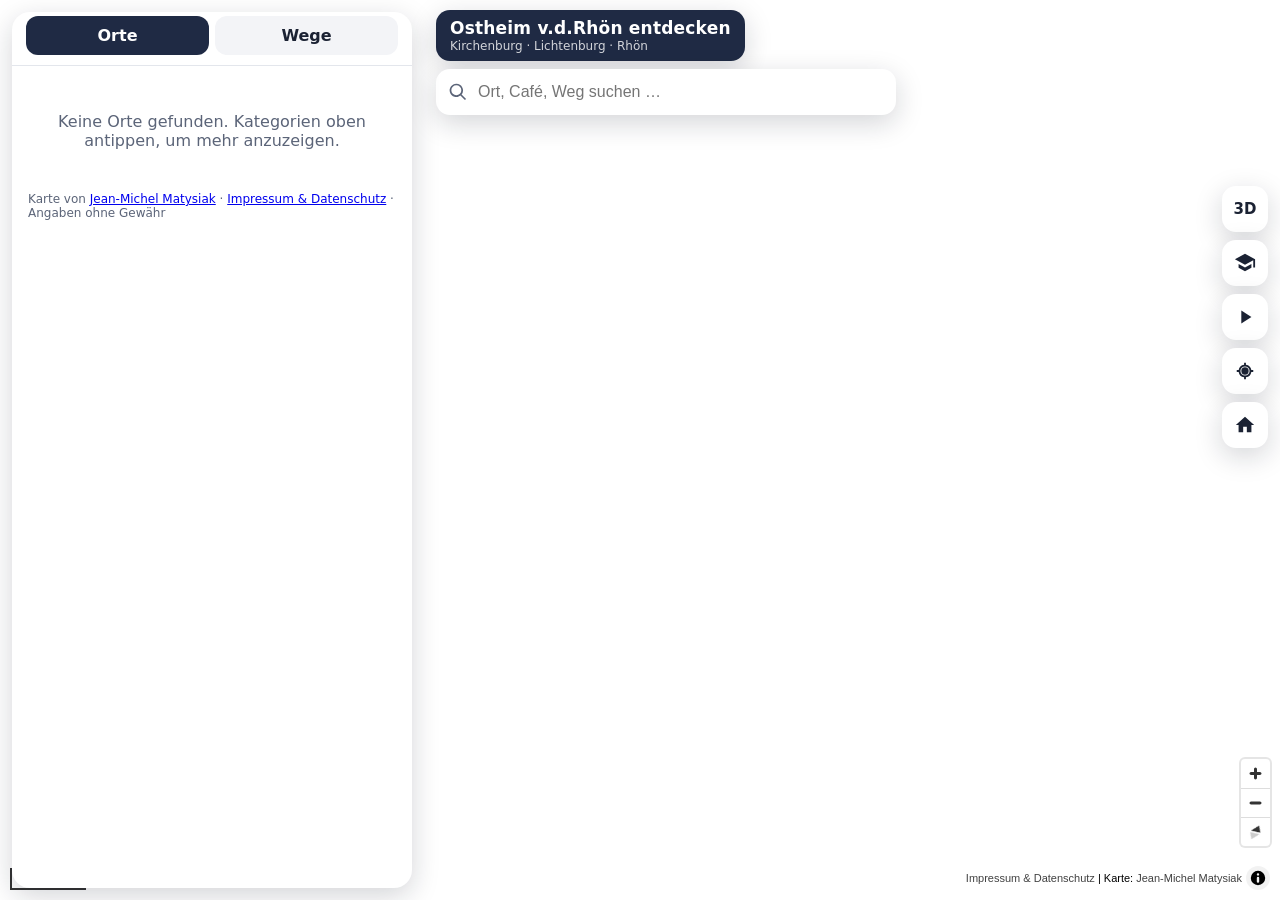
==== index.html @ 5a777329 "Interaktive Karte Ostheim v.d.Rhön Statische Web-Karte mit MapLibre GL JS: Sehenswürdigkeiten, Gastr" ====
<!doctype html>
<html lang="de">
<head>
  <meta charset="utf-8">
  <meta name="viewport" content="width=device-width, initial-scale=1, viewport-fit=cover">
  <meta name="theme-color" content="#1f2a44">
  <meta name="robots" content="noindex, nofollow"> <!-- Demo: nicht in Suchmaschinen. Für den offiziellen Betrieb entfernen. -->
  <title>Ostheim v.d.Rhön – Interaktive Karte</title>
  <meta name="description" content="Interaktive Karte von Ostheim vor der Rhön: Sehenswürdigkeiten, Gastronomie, Wanderwege, Freizeit und Übernachten.">
  <meta name="author" content="Jean-Michel Matysiak">
  <link rel="icon" href="favicon.svg" type="image/svg+xml">
  <link rel="stylesheet" href="vendor/maplibre/maplibre-gl.css">
  <link rel="stylesheet" href="style.css">
</head>
<body>
  <div id="map" role="application" aria-label="Karte von Ostheim"></div>

  <header class="topbar">
    <div class="brand">
      <h1 id="titel">Ostheim entdecken</h1>
      <p id="untertitel"></p>
    </div>
    <label class="search">
      <span class="visually-hidden">Suche</span>
      <svg viewBox="0 0 24 24" aria-hidden="true"><path d="M10 2a8 8 0 0 1 6.3 12.9l5.4 5.4-1.4 1.4-5.4-5.4A8 8 0 1 1 10 2zm0 2a6 6 0 1 0 0 12 6 6 0 0 0 0-12z"/></svg>
      <input id="suche" type="search" placeholder="Ort, Café, Weg suchen …" autocomplete="off">
    </label>
    <nav class="chips" id="chips" aria-label="Kategorien"></nav>
  </header>

  <div class="tools" role="toolbar" aria-label="Kartenwerkzeuge">
    <button id="btn-3d" class="tool" aria-pressed="false" title="3D-Ansicht">3D</button>
    <button id="btn-luftbild" class="tool" aria-pressed="false" title="Luftbild">
      <svg viewBox="0 0 24 24" aria-hidden="true"><path d="M12 2 1 8l11 6 9-4.9V17h2V8L12 2zm-7 11.2v4L12 21l7-3.8v-4L12 17l-7-3.8z"/></svg>
    </button>
    <button id="btn-tour" class="tool" title="Rundflug über die Highlights">
      <svg viewBox="0 0 24 24" aria-hidden="true"><path d="M8 5v14l11-7z"/></svg>
    </button>
    <button id="btn-ort" class="tool" title="Mein Standort">
      <svg viewBox="0 0 24 24" aria-hidden="true"><path d="M12 8a4 4 0 1 0 0 8 4 4 0 0 0 0-8zm9 3h-2.1A7 7 0 0 0 13 5.1V3h-2v2.1A7 7 0 0 0 5.1 11H3v2h2.1a7 7 0 0 0 5.9 5.9V21h2v-2.1a7 7 0 0 0 5.9-5.9H21v-2zm-9 6a5 5 0 1 1 0-10 5 5 0 0 1 0 10z"/></svg>
    </button>
    <button id="btn-home" class="tool" title="Zurück zur Altstadt">
      <svg viewBox="0 0 24 24" aria-hidden="true"><path d="M12 3 2 12h3v8h5v-6h4v6h5v-8h3z"/></svg>
    </button>
  </div>

  <aside class="sheet" id="sheet" aria-label="Orte und Wege">
    <div class="sheet-handle" id="sheet-handle" aria-hidden="true"><span></span></div>
    <div class="sheet-tabs" role="tablist">
      <button role="tab" id="tab-orte" aria-selected="true">Orte <small id="anz-orte"></small></button>
      <button role="tab" id="tab-wege" aria-selected="false">Wege <small id="anz-wege"></small></button>
    </div>
    <div class="sheet-body" id="sheet-body"></div>
  </aside>

  <div class="tour-banner" id="tour-banner" hidden>
    <span id="tour-text">Rundflug</span>
    <button id="tour-stop">Beenden</button>
  </div>

  <div class="pano" id="pano" hidden>
    <div id="pano-viewer"></div>
    <button class="pano-close" id="pano-close" aria-label="Panorama schließen">✕</button>
  </div>

  <div class="lightbox" id="lightbox" hidden>
    <img id="lightbox-img" alt="">
    <p id="lightbox-cap"></p>
    <button class="pano-close" id="lightbox-close" aria-label="Bild schließen">✕</button>
  </div>

  <script src="vendor/maplibre/maplibre-gl.js"></script>
  <script src="config.js"></script>
  <script src="app.js"></script>
</body>
</html>
---- vendor/maplibre/maplibre-gl.css ----
.maplibregl-map{font:12px/20px Helvetica Neue,Arial,Helvetica,sans-serif;overflow:hidden;position:relative;-webkit-tap-highlight-color:rgb(0 0 0/0)}.maplibregl-canvas{left:0;position:absolute;top:0}.maplibregl-map:fullscreen{height:100%;width:100%}.maplibregl-ctrl-group button.maplibregl-ctrl-compass{touch-action:none}.maplibregl-canvas-container.maplibregl-interactive,.maplibregl-ctrl-group button.maplibregl-ctrl-compass{cursor:grab;-webkit-user-select:none;-moz-user-select:none;user-select:none}.maplibregl-canvas-container.maplibregl-interactive.maplibregl-track-pointer{cursor:pointer}.maplibregl-canvas-container.maplibregl-interactive:active,.maplibregl-ctrl-group button.maplibregl-ctrl-compass:active{cursor:grabbing}.maplibregl-canvas-container.maplibregl-touch-zoom-rotate,.maplibregl-canvas-container.maplibregl-touch-zoom-rotate .maplibregl-canvas{touch-action:pan-x pan-y}.maplibregl-canvas-container.maplibregl-touch-drag-pan,.maplibregl-canvas-container.maplibregl-touch-drag-pan .maplibregl-canvas{touch-action:pinch-zoom}.maplibregl-canvas-container.maplibregl-touch-zoom-rotate.maplibregl-touch-drag-pan,.maplibregl-canvas-container.maplibregl-touch-zoom-rotate.maplibregl-touch-drag-pan .maplibregl-canvas{touch-action:none}.maplibregl-canvas-container.maplibregl-touch-drag-pan.maplibregl-cooperative-gestures,.maplibregl-canvas-container.maplibregl-touch-drag-pan.maplibregl-cooperative-gestures .maplibregl-canvas{touch-action:pan-x pan-y}.maplibregl-ctrl-bottom-left,.maplibregl-ctrl-bottom-right,.maplibregl-ctrl-top-left,.maplibregl-ctrl-top-right{pointer-events:none;position:absolute;z-index:2}.maplibregl-ctrl-top-left{left:0;top:0}.maplibregl-ctrl-top-right{right:0;top:0}.maplibregl-ctrl-bottom-left{bottom:0;left:0}.maplibregl-ctrl-bottom-right{bottom:0;right:0}.maplibregl-ctrl{clear:both;pointer-events:auto;transform:translate(0)}.maplibregl-ctrl-top-left .maplibregl-ctrl{float:left;margin:10px 0 0 10px}.maplibregl-ctrl-top-right .maplibregl-ctrl{float:right;margin:10px 10px 0 0}.maplibregl-ctrl-bottom-left .maplibregl-ctrl{float:left;margin:0 0 10px 10px}.maplibregl-ctrl-bottom-right .maplibregl-ctrl{float:right;margin:0 10px 10px 0}.maplibregl-ctrl-group{background:#fff;border-radius:4px}.maplibregl-ctrl-group:not(:empty){box-shadow:0 0 0 2px rgba(0,0,0,.1)}@media (forced-colors:active){.maplibregl-ctrl-group:not(:empty){box-shadow:0 0 0 2px ButtonText}}.maplibregl-ctrl-group button{background-color:transparent;border:0;box-sizing:border-box;cursor:pointer;display:block;height:29px;outline:none;padding:0;width:29px}.maplibregl-ctrl-group button+button{border-top:1px solid #ddd}.maplibregl-ctrl button .maplibregl-ctrl-icon{background-position:50%;background-repeat:no-repeat;display:block;height:100%;width:100%}@media (forced-colors:active){.maplibregl-ctrl-icon{background-color:transparent}.maplibregl-ctrl-group button+button{border-top:1px solid ButtonText}}.maplibregl-ctrl button::-moz-focus-inner{border:0;padding:0}.maplibregl-ctrl-attrib-button:focus,.maplibregl-ctrl-group button:focus{box-shadow:0 0 2px 2px #0096ff}.maplibregl-ctrl button:disabled{cursor:not-allowed}.maplibregl-ctrl button:disabled .maplibregl-ctrl-icon{opacity:.25}@media (hover:hover){.maplibregl-ctrl button:not(:disabled):hover{background-color:rgb(0 0 0/5%)}}.maplibregl-ctrl button:not(:disabled):active{background-color:rgb(0 0 0/5%)}.maplibregl-ctrl-group button:focus:focus-visible{box-shadow:0 0 2px 2px #0096ff}.maplibregl-ctrl-group button:focus:not(:focus-visible){box-shadow:none}.maplibregl-ctrl-group button:focus:first-child{border-radius:4px 4px 0 0}.maplibregl-ctrl-group button:focus:last-child{border-radius:0 0 4px 4px}.maplibregl-ctrl-group button:focus:only-child{border-radius:inherit}.maplibregl-ctrl button.maplibregl-ctrl-zoom-out .maplibregl-ctrl-icon{background-image:url("data:image/svg+xml;charset=utf-8,%3Csvg xmlns='http://www.w3.org/2000/svg' width='29' height='29' fill='%23333' viewBox='0 0 29 29'%3E%3Cpath d='M10 13c-.75 0-1.5.75-1.5 1.5S9.25 16 10 16h9c.75 0 1.5-.75 1.5-1.5S19.75 13 19 13z'/%3E%3C/svg%3E")}.maplibregl-ctrl button.maplibregl-ctrl-zoom-in .maplibregl-ctrl-icon{background-image:url("data:image/svg+xml;charset=utf-8,%3Csvg xmlns='http://www.w3.org/2000/svg' width='29' height='29' fill='%23333' viewBox='0 0 29 29'%3E%3Cpath d='M14.5 8.5c-.75 0-1.5.75-1.5 1.5v3h-3c-.75 0-1.5.75-1.5 1.5S9.25 16 10 16h3v3c0 .75.75 1.5 1.5 1.5S16 19.75 16 19v-3h3c.75 0 1.5-.75 1.5-1.5S19.75 13 19 13h-3v-3c0-.75-.75-1.5-1.5-1.5'/%3E%3C/svg%3E")}@media (forced-colors:active){.maplibregl-ctrl button.maplibregl-ctrl-zoom-out .maplibregl-ctrl-icon{background-image:url("data:image/svg+xml;charset=utf-8,%3Csvg xmlns='http://www.w3.org/2000/svg' width='29' height='29' fill='%23fff' viewBox='0 0 29 29'%3E%3Cpath d='M10 13c-.75 0-1.5.75-1.5 1.5S9.25 16 10 16h9c.75 0 1.5-.75 1.5-1.5S19.75 13 19 13z'/%3E%3C/svg%3E")}.maplibregl-ctrl button.maplibregl-ctrl-zoom-in .maplibregl-ctrl-icon{background-image:url("data:image/svg+xml;charset=utf-8,%3Csvg xmlns='http://www.w3.org/2000/svg' width='29' height='29' fill='%23fff' viewBox='0 0 29 29'%3E%3Cpath d='M14.5 8.5c-.75 0-1.5.75-1.5 1.5v3h-3c-.75 0-1.5.75-1.5 1.5S9.25 16 10 16h3v3c0 .75.75 1.5 1.5 1.5S16 19.75 16 19v-3h3c.75 0 1.5-.75 1.5-1.5S19.75 13 19 13h-3v-3c0-.75-.75-1.5-1.5-1.5'/%3E%3C/svg%3E")}}@media (forced-colors:active) and (prefers-color-scheme:light){.maplibregl-ctrl button.maplibregl-ctrl-zoom-out .maplibregl-ctrl-icon{background-image:url("data:image/svg+xml;charset=utf-8,%3Csvg xmlns='http://www.w3.org/2000/svg' width='29' height='29' viewBox='0 0 29 29'%3E%3Cpath d='M10 13c-.75 0-1.5.75-1.5 1.5S9.25 16 10 16h9c.75 0 1.5-.75 1.5-1.5S19.75 13 19 13z'/%3E%3C/svg%3E")}.maplibregl-ctrl button.maplibregl-ctrl-zoom-in .maplibregl-ctrl-icon{background-image:url("data:image/svg+xml;charset=utf-8,%3Csvg xmlns='http://www.w3.org/2000/svg' width='29' height='29' viewBox='0 0 29 29'%3E%3Cpath d='M14.5 8.5c-.75 0-1.5.75-1.5 1.5v3h-3c-.75 0-1.5.75-1.5 1.5S9.25 16 10 16h3v3c0 .75.75 1.5 1.5 1.5S16 19.75 16 19v-3h3c.75 0 1.5-.75 1.5-1.5S19.75 13 19 13h-3v-3c0-.75-.75-1.5-1.5-1.5'/%3E%3C/svg%3E")}}.maplibregl-ctrl button.maplibregl-ctrl-fullscreen .maplibregl-ctrl-icon{background-image:url("data:image/svg+xml;charset=utf-8,%3Csvg xmlns='http://www.w3.org/2000/svg' width='29' height='29' fill='%23333' viewBox='0 0 29 29'%3E%3Cpath d='M24 16v5.5c0 1.75-.75 2.5-2.5 2.5H16v-1l3-1.5-4-5.5 1-1 5.5 4 1.5-3zM6 16l1.5 3 5.5-4 1 1-4 5.5 3 1.5v1H7.5C5.75 24 5 23.25 5 21.5V16zm7-11v1l-3 1.5 4 5.5-1 1-5.5-4L6 13H5V7.5C5 5.75 5.75 5 7.5 5zm11 2.5c0-1.75-.75-2.5-2.5-2.5H16v1l3 1.5-4 5.5 1 1 5.5-4 1.5 3h1z'/%3E%3C/svg%3E")}.maplibregl-ctrl button.maplibregl-ctrl-shrink .maplibregl-ctrl-icon{background-image:url("data:image/svg+xml;charset=utf-8,%3Csvg xmlns='http://www.w3.org/2000/svg' width='29' height='29' viewBox='0 0 29 29'%3E%3Cpath d='M18.5 16c-1.75 0-2.5.75-2.5 2.5V24h1l1.5-3 5.5 4 1-1-4-5.5 3-1.5v-1zM13 18.5c0-1.75-.75-2.5-2.5-2.5H5v1l3 1.5L4 24l1 1 5.5-4 1.5 3h1zm3-8c0 1.75.75 2.5 2.5 2.5H24v-1l-3-1.5L25 5l-1-1-5.5 4L17 5h-1zM10.5 13c1.75 0 2.5-.75 2.5-2.5V5h-1l-1.5 3L5 4 4 5l4 5.5L5 12v1z'/%3E%3C/svg%3E")}@media (forced-colors:active){.maplibregl-ctrl button.maplibregl-ctrl-fullscreen .maplibregl-ctrl-icon{background-image:url("data:image/svg+xml;charset=utf-8,%3Csvg xmlns='http://www.w3.org/2000/svg' width='29' height='29' fill='%23fff' viewBox='0 0 29 29'%3E%3Cpath d='M24 16v5.5c0 1.75-.75 2.5-2.5 2.5H16v-1l3-1.5-4-5.5 1-1 5.5 4 1.5-3zM6 16l1.5 3 5.5-4 1 1-4 5.5 3 1.5v1H7.5C5.75 24 5 23.25 5 21.5V16zm7-11v1l-3 1.5 4 5.5-1 1-5.5-4L6 13H5V7.5C5 5.75 5.75 5 7.5 5zm11 2.5c0-1.75-.75-2.5-2.5-2.5H16v1l3 1.5-4 5.5 1 1 5.5-4 1.5 3h1z'/%3E%3C/svg%3E")}.maplibregl-ctrl button.maplibregl-ctrl-shrink .maplibregl-ctrl-icon{background-image:url("data:image/svg+xml;charset=utf-8,%3Csvg xmlns='http://www.w3.org/2000/svg' width='29' height='29' fill='%23fff' viewBox='0 0 29 29'%3E%3Cpath d='M18.5 16c-1.75 0-2.5.75-2.5 2.5V24h1l1.5-3 5.5 4 1-1-4-5.5 3-1.5v-1zM13 18.5c0-1.75-.75-2.5-2.5-2.5H5v1l3 1.5L4 24l1 1 5.5-4 1.5 3h1zm3-8c0 1.75.75 2.5 2.5 2.5H24v-1l-3-1.5L25 5l-1-1-5.5 4L17 5h-1zM10.5 13c1.75 0 2.5-.75 2.5-2.5V5h-1l-1.5 3L5 4 4 5l4 5.5L5 12v1z'/%3E%3C/svg%3E")}}@media (forced-colors:active) and (prefers-color-scheme:light){.maplibregl-ctrl button.maplibregl-ctrl-fullscreen .maplibregl-ctrl-icon{background-image:url("data:image/svg+xml;charset=utf-8,%3Csvg xmlns='http://www.w3.org/2000/svg' width='29' height='29' viewBox='0 0 29 29'%3E%3Cpath d='M24 16v5.5c0 1.75-.75 2.5-2.5 2.5H16v-1l3-1.5-4-5.5 1-1 5.5 4 1.5-3zM6 16l1.5 3 5.5-4 1 1-4 5.5 3 1.5v1H7.5C5.75 24 5 23.25 5 21.5V16zm7-11v1l-3 1.5 4 5.5-1 1-5.5-4L6 13H5V7.5C5 5.75 5.75 5 7.5 5zm11 2.5c0-1.75-.75-2.5-2.5-2.5H16v1l3 1.5-4 5.5 1 1 5.5-4 1.5 3h1z'/%3E%3C/svg%3E")}.maplibregl-ctrl button.maplibregl-ctrl-shrink .maplibregl-ctrl-icon{background-image:url("data:image/svg+xml;charset=utf-8,%3Csvg xmlns='http://www.w3.org/2000/svg' width='29' height='29' viewBox='0 0 29 29'%3E%3Cpath d='M18.5 16c-1.75 0-2.5.75-2.5 2.5V24h1l1.5-3 5.5 4 1-1-4-5.5 3-1.5v-1zM13 18.5c0-1.75-.75-2.5-2.5-2.5H5v1l3 1.5L4 24l1 1 5.5-4 1.5 3h1zm3-8c0 1.75.75 2.5 2.5 2.5H24v-1l-3-1.5L25 5l-1-1-5.5 4L17 5h-1zM10.5 13c1.75 0 2.5-.75 2.5-2.5V5h-1l-1.5 3L5 4 4 5l4 5.5L5 12v1z'/%3E%3C/svg%3E")}}.maplibregl-ctrl button.maplibregl-ctrl-compass .maplibregl-ctrl-icon{background-image:url("data:image/svg+xml;charset=utf-8,%3Csvg xmlns='http://www.w3.org/2000/svg' width='29' height='29' fill='%23333' viewBox='0 0 29 29'%3E%3Cpath d='m10.5 14 4-8 4 8z'/%3E%3Cpath fill='%23ccc' d='m10.5 16 4 8 4-8z'/%3E%3C/svg%3E")}@media (forced-colors:active){.maplibregl-ctrl button.maplibregl-ctrl-compass .maplibregl-ctrl-icon{background-image:url("data:image/svg+xml;charset=utf-8,%3Csvg xmlns='http://www.w3.org/2000/svg' width='29' height='29' fill='%23fff' viewBox='0 0 29 29'%3E%3Cpath d='m10.5 14 4-8 4 8z'/%3E%3Cpath fill='%23ccc' d='m10.5 16 4 8 4-8z'/%3E%3C/svg%3E")}}@media (forced-colors:active) and (prefers-color-scheme:light){.maplibregl-ctrl button.maplibregl-ctrl-compass .maplibregl-ctrl-icon{background-image:url("data:image/svg+xml;charset=utf-8,%3Csvg xmlns='http://www.w3.org/2000/svg' width='29' height='29' viewBox='0 0 29 29'%3E%3Cpath d='m10.5 14 4-8 4 8z'/%3E%3Cpath fill='%23ccc' d='m10.5 16 4 8 4-8z'/%3E%3C/svg%3E")}}.maplibregl-ctrl button.maplibregl-ctrl-globe .maplibregl-ctrl-icon{background-image:url("data:image/svg+xml;charset=utf-8,%3Csvg xmlns='http://www.w3.org/2000/svg' width='22' height='22' fill='none' stroke='%23333' viewBox='0 0 22 22'%3E%3Ccircle cx='11' cy='11' r='8.5'/%3E%3Cpath d='M17.5 11c0 4.819-3.02 8.5-6.5 8.5S4.5 15.819 4.5 11 7.52 2.5 11 2.5s6.5 3.681 6.5 8.5Z'/%3E%3Cpath d='M13.5 11c0 2.447-.331 4.64-.853 6.206-.262.785-.562 1.384-.872 1.777-.314.399-.58.517-.775.517s-.461-.118-.775-.517c-.31-.393-.61-.992-.872-1.777C8.831 15.64 8.5 13.446 8.5 11s.331-4.64.853-6.206c.262-.785.562-1.384.872-1.777.314-.399.58-.517.775-.517s.461.118.775.517c.31.393.61.992.872 1.777.522 1.565.853 3.76.853 6.206Z'/%3E%3Cpath d='M11 7.5c-1.909 0-3.622-.166-4.845-.428-.616-.132-1.08-.283-1.379-.434a1.3 1.3 0 0 1-.224-.138q.07-.058.224-.138c.299-.151.763-.302 1.379-.434C7.378 5.666 9.091 5.5 11 5.5s3.622.166 4.845.428c.616.132 1.08.283 1.379.434.105.053.177.1.224.138q-.07.058-.224.138c-.299.151-.763.302-1.379.434-1.223.262-2.936.428-4.845.428ZM4.486 6.436ZM11 16.5c-1.909 0-3.622-.166-4.845-.428-.616-.132-1.08-.283-1.379-.434a1.3 1.3 0 0 1-.224-.138 1.3 1.3 0 0 1 .224-.138c.299-.151.763-.302 1.379-.434C7.378 14.666 9.091 14.5 11 14.5s3.622.166 4.845.428c.616.132 1.08.283 1.379.434.105.053.177.1.224.138a1.3 1.3 0 0 1-.224.138c-.299.151-.763.302-1.379.434-1.223.262-2.936.428-4.845.428Zm-6.514-1.064ZM11 12.5c-2.46 0-4.672-.222-6.255-.574-.796-.177-1.406-.38-1.805-.59a1.5 1.5 0 0 1-.39-.272.3.3 0 0 1-.047-.064.3.3 0 0 1 .048-.064c.066-.073.189-.167.389-.272.399-.21 1.009-.413 1.805-.59C6.328 9.722 8.54 9.5 11 9.5s4.672.222 6.256.574c.795.177 1.405.38 1.804.59.2.105.323.2.39.272a.3.3 0 0 1 .047.064.3.3 0 0 1-.048.064 1.4 1.4 0 0 1-.389.272c-.399.21-1.009.413-1.804.59-1.584.352-3.796.574-6.256.574Zm-8.501-1.51v.002zm0 .018v.002zm17.002.002v-.002zm0-.018v-.002z'/%3E%3C/svg%3E")}.maplibregl-ctrl button.maplibregl-ctrl-globe-enabled .maplibregl-ctrl-icon{background-image:url("data:image/svg+xml;charset=utf-8,%3Csvg xmlns='http://www.w3.org/2000/svg' width='22' height='22' fill='none' stroke='%2333b5e5' viewBox='0 0 22 22'%3E%3Ccircle cx='11' cy='11' r='8.5'/%3E%3Cpath d='M17.5 11c0 4.819-3.02 8.5-6.5 8.5S4.5 15.819 4.5 11 7.52 2.5 11 2.5s6.5 3.681 6.5 8.5Z'/%3E%3Cpath d='M13.5 11c0 2.447-.331 4.64-.853 6.206-.262.785-.562 1.384-.872 1.777-.314.399-.58.517-.775.517s-.461-.118-.775-.517c-.31-.393-.61-.992-.872-1.777C8.831 15.64 8.5 13.446 8.5 11s.331-4.64.853-6.206c.262-.785.562-1.384.872-1.777.314-.399.58-.517.775-.517s.461.118.775.517c.31.393.61.992.872 1.777.522 1.565.853 3.76.853 6.206Z'/%3E%3Cpath d='M11 7.5c-1.909 0-3.622-.166-4.845-.428-.616-.132-1.08-.283-1.379-.434a1.3 1.3 0 0 1-.224-.138q.07-.058.224-.138c.299-.151.763-.302 1.379-.434C7.378 5.666 9.091 5.5 11 5.5s3.622.166 4.845.428c.616.132 1.08.283 1.379.434.105.053.177.1.224.138q-.07.058-.224.138c-.299.151-.763.302-1.379.434-1.223.262-2.936.428-4.845.428ZM4.486 6.436ZM11 16.5c-1.909 0-3.622-.166-4.845-.428-.616-.132-1.08-.283-1.379-.434a1.3 1.3 0 0 1-.224-.138 1.3 1.3 0 0 1 .224-.138c.299-.151.763-.302 1.379-.434C7.378 14.666 9.091 14.5 11 14.5s3.622.166 4.845.428c.616.132 1.08.283 1.379.434.105.053.177.1.224.138a1.3 1.3 0 0 1-.224.138c-.299.151-.763.302-1.379.434-1.223.262-2.936.428-4.845.428Zm-6.514-1.064ZM11 12.5c-2.46 0-4.672-.222-6.255-.574-.796-.177-1.406-.38-1.805-.59a1.5 1.5 0 0 1-.39-.272.3.3 0 0 1-.047-.064.3.3 0 0 1 .048-.064c.066-.073.189-.167.389-.272.399-.21 1.009-.413 1.805-.59C6.328 9.722 8.54 9.5 11 9.5s4.672.222 6.256.574c.795.177 1.405.38 1.804.59.2.105.323.2.39.272a.3.3 0 0 1 .047.064.3.3 0 0 1-.048.064 1.4 1.4 0 0 1-.389.272c-.399.21-1.009.413-1.804.59-1.584.352-3.796.574-6.256.574Zm-8.501-1.51v.002zm0 .018v.002zm17.002.002v-.002zm0-.018v-.002z'/%3E%3C/svg%3E")}.maplibregl-ctrl button.maplibregl-ctrl-terrain .maplibregl-ctrl-icon{background-image:url("data:image/svg+xml;charset=utf-8,%3Csvg xmlns='http://www.w3.org/2000/svg' width='22' height='22' fill='%23333' viewBox='0 0 22 22'%3E%3Cpath d='m1.754 13.406 4.453-4.851 3.09 3.09 3.281 3.277.969-.969-3.309-3.312 3.844-4.121 6.148 6.886h1.082v-.855l-7.207-8.07-4.84 5.187L6.169 6.57l-5.48 5.965v.871ZM.688 16.844h20.625v1.375H.688Zm0 0'/%3E%3C/svg%3E")}.maplibregl-ctrl button.maplibregl-ctrl-terrain-enabled .maplibregl-ctrl-icon{background-image:url("data:image/svg+xml;charset=utf-8,%3Csvg xmlns='http://www.w3.org/2000/svg' width='22' height='22' fill='%2333b5e5' viewBox='0 0 22 22'%3E%3Cpath d='m1.754 13.406 4.453-4.851 3.09 3.09 3.281 3.277.969-.969-3.309-3.312 3.844-4.121 6.148 6.886h1.082v-.855l-7.207-8.07-4.84 5.187L6.169 6.57l-5.48 5.965v.871ZM.688 16.844h20.625v1.375H.688Zm0 0'/%3E%3C/svg%3E")}.maplibregl-ctrl button.maplibregl-ctrl-geolocate .maplibregl-ctrl-icon{background-image:url("data:image/svg+xml;charset=utf-8,%3Csvg xmlns='http://www.w3.org/2000/svg' width='29' height='29' fill='%23333' viewBox='0 0 20 20'%3E%3Cpath d='M10 4C9 4 9 5 9 5v.1A5 5 0 0 0 5.1 9H5s-1 0-1 1 1 1 1 1h.1A5 5 0 0 0 9 14.9v.1s0 1 1 1 1-1 1-1v-.1a5 5 0 0 0 3.9-3.9h.1s1 0 1-1-1-1-1-1h-.1A5 5 0 0 0 11 5.1V5s0-1-1-1m0 2.5a3.5 3.5 0 1 1 0 7 3.5 3.5 0 1 1 0-7'/%3E%3Ccircle cx='10' cy='10' r='2'/%3E%3C/svg%3E")}.maplibregl-ctrl button.maplibregl-ctrl-geolocate:disabled .maplibregl-ctrl-icon{background-image:url("data:image/svg+xml;charset=utf-8,%3Csvg xmlns='http://www.w3.org/2000/svg' width='29' height='29' fill='%23aaa' viewBox='0 0 20 20'%3E%3Cpath d='M10 4C9 4 9 5 9 5v.1A5 5 0 0 0 5.1 9H5s-1 0-1 1 1 1 1 1h.1A5 5 0 0 0 9 14.9v.1s0 1 1 1 1-1 1-1v-.1a5 5 0 0 0 3.9-3.9h.1s1 0 1-1-1-1-1-1h-.1A5 5 0 0 0 11 5.1V5s0-1-1-1m0 2.5a3.5 3.5 0 1 1 0 7 3.5 3.5 0 1 1 0-7'/%3E%3Ccircle cx='10' cy='10' r='2'/%3E%3Cpath fill='red' d='m14 5 1 1-9 9-1-1z'/%3E%3C/svg%3E")}.maplibregl-ctrl button.maplibregl-ctrl-geolocate.maplibregl-ctrl-geolocate-active .maplibregl-ctrl-icon{background-image:url("data:image/svg+xml;charset=utf-8,%3Csvg xmlns='http://www.w3.org/2000/svg' width='29' height='29' fill='%2333b5e5' viewBox='0 0 20 20'%3E%3Cpath d='M10 4C9 4 9 5 9 5v.1A5 5 0 0 0 5.1 9H5s-1 0-1 1 1 1 1 1h.1A5 5 0 0 0 9 14.9v.1s0 1 1 1 1-1 1-1v-.1a5 5 0 0 0 3.9-3.9h.1s1 0 1-1-1-1-1-1h-.1A5 5 0 0 0 11 5.1V5s0-1-1-1m0 2.5a3.5 3.5 0 1 1 0 7 3.5 3.5 0 1 1 0-7'/%3E%3Ccircle cx='10' cy='10' r='2'/%3E%3C/svg%3E")}.maplibregl-ctrl button.maplibregl-ctrl-geolocate.maplibregl-ctrl-geolocate-active-error .maplibregl-ctrl-icon{background-image:url("data:image/svg+xml;charset=utf-8,%3Csvg xmlns='http://www.w3.org/2000/svg' width='29' height='29' fill='%23e58978' viewBox='0 0 20 20'%3E%3Cpath d='M10 4C9 4 9 5 9 5v.1A5 5 0 0 0 5.1 9H5s-1 0-1 1 1 1 1 1h.1A5 5 0 0 0 9 14.9v.1s0 1 1 1 1-1 1-1v-.1a5 5 0 0 0 3.9-3.9h.1s1 0 1-1-1-1-1-1h-.1A5 5 0 0 0 11 5.1V5s0-1-1-1m0 2.5a3.5 3.5 0 1 1 0 7 3.5 3.5 0 1 1 0-7'/%3E%3Ccircle cx='10' cy='10' r='2'/%3E%3C/svg%3E")}.maplibregl-ctrl button.maplibregl-ctrl-geolocate.maplibregl-ctrl-geolocate-background .maplibregl-ctrl-icon{background-image:url("data:image/svg+xml;charset=utf-8,%3Csvg xmlns='http://www.w3.org/2000/svg' width='29' height='29' fill='%2333b5e5' viewBox='0 0 20 20'%3E%3Cpath d='M10 4C9 4 9 5 9 5v.1A5 5 0 0 0 5.1 9H5s-1 0-1 1 1 1 1 1h.1A5 5 0 0 0 9 14.9v.1s0 1 1 1 1-1 1-1v-.1a5 5 0 0 0 3.9-3.9h.1s1 0 1-1-1-1-1-1h-.1A5 5 0 0 0 11 5.1V5s0-1-1-1m0 2.5a3.5 3.5 0 1 1 0 7 3.5 3.5 0 1 1 0-7'/%3E%3C/svg%3E")}.maplibregl-ctrl button.maplibregl-ctrl-geolocate.maplibregl-ctrl-geolocate-background-error .maplibregl-ctrl-icon{background-image:url("data:image/svg+xml;charset=utf-8,%3Csvg xmlns='http://www.w3.org/2000/svg' width='29' height='29' fill='%23e54e33' viewBox='0 0 20 20'%3E%3Cpath d='M10 4C9 4 9 5 9 5v.1A5 5 0 0 0 5.1 9H5s-1 0-1 1 1 1 1 1h.1A5 5 0 0 0 9 14.9v.1s0 1 1 1 1-1 1-1v-.1a5 5 0 0 0 3.9-3.9h.1s1 0 1-1-1-1-1-1h-.1A5 5 0 0 0 11 5.1V5s0-1-1-1m0 2.5a3.5 3.5 0 1 1 0 7 3.5 3.5 0 1 1 0-7'/%3E%3C/svg%3E")}.maplibregl-ctrl button.maplibregl-ctrl-geolocate.maplibregl-ctrl-geolocate-waiting .maplibregl-ctrl-icon{animation:maplibregl-spin 2s linear infinite}@media (forced-colors:active){.maplibregl-ctrl button.maplibregl-ctrl-geolocate .maplibregl-ctrl-icon{background-image:url("data:image/svg+xml;charset=utf-8,%3Csvg xmlns='http://www.w3.org/2000/svg' width='29' height='29' fill='%23fff' viewBox='0 0 20 20'%3E%3Cpath d='M10 4C9 4 9 5 9 5v.1A5 5 0 0 0 5.1 9H5s-1 0-1 1 1 1 1 1h.1A5 5 0 0 0 9 14.9v.1s0 1 1 1 1-1 1-1v-.1a5 5 0 0 0 3.9-3.9h.1s1 0 1-1-1-1-1-1h-.1A5 5 0 0 0 11 5.1V5s0-1-1-1m0 2.5a3.5 3.5 0 1 1 0 7 3.5 3.5 0 1 1 0-7'/%3E%3Ccircle cx='10' cy='10' r='2'/%3E%3C/svg%3E")}.maplibregl-ctrl button.maplibregl-ctrl-geolocate:disabled .maplibregl-ctrl-icon{background-image:url("data:image/svg+xml;charset=utf-8,%3Csvg xmlns='http://www.w3.org/2000/svg' width='29' height='29' fill='%23999' viewBox='0 0 20 20'%3E%3Cpath d='M10 4C9 4 9 5 9 5v.1A5 5 0 0 0 5.1 9H5s-1 0-1 1 1 1 1 1h.1A5 5 0 0 0 9 14.9v.1s0 1 1 1 1-1 1-1v-.1a5 5 0 0 0 3.9-3.9h.1s1 0 1-1-1-1-1-1h-.1A5 5 0 0 0 11 5.1V5s0-1-1-1m0 2.5a3.5 3.5 0 1 1 0 7 3.5 3.5 0 1 1 0-7'/%3E%3Ccircle cx='10' cy='10' r='2'/%3E%3Cpath fill='red' d='m14 5 1 1-9 9-1-1z'/%3E%3C/svg%3E")}.maplibregl-ctrl button.maplibregl-ctrl-geolocate.maplibregl-ctrl-geolocate-active .maplibregl-ctrl-icon{background-image:url("data:image/svg+xml;charset=utf-8,%3Csvg xmlns='http://www.w3.org/2000/svg' width='29' height='29' fill='%2333b5e5' viewBox='0 0 20 20'%3E%3Cpath d='M10 4C9 4 9 5 9 5v.1A5 5 0 0 0 5.1 9H5s-1 0-1 1 1 1 1 1h.1A5 5 0 0 0 9 14.9v.1s0 1 1 1 1-1 1-1v-.1a5 5 0 0 0 3.9-3.9h.1s1 0 1-1-1-1-1-1h-.1A5 5 0 0 0 11 5.1V5s0-1-1-1m0 2.5a3.5 3.5 0 1 1 0 7 3.5 3.5 0 1 1 0-7'/%3E%3Ccircle cx='10' cy='10' r='2'/%3E%3C/svg%3E")}.maplibregl-ctrl button.maplibregl-ctrl-geolocate.maplibregl-ctrl-geolocate-active-error .maplibregl-ctrl-icon{background-image:url("data:image/svg+xml;charset=utf-8,%3Csvg xmlns='http://www.w3.org/2000/svg' width='29' height='29' fill='%23e58978' viewBox='0 0 20 20'%3E%3Cpath d='M10 4C9 4 9 5 9 5v.1A5 5 0 0 0 5.1 9H5s-1 0-1 1 1 1 1 1h.1A5 5 0 0 0 9 14.9v.1s0 1 1 1 1-1 1-1v-.1a5 5 0 0 0 3.9-3.9h.1s1 0 1-1-1-1-1-1h-.1A5 5 0 0 0 11 5.1V5s0-1-1-1m0 2.5a3.5 3.5 0 1 1 0 7 3.5 3.5 0 1 1 0-7'/%3E%3Ccircle cx='10' cy='10' r='2'/%3E%3C/svg%3E")}.maplibregl-ctrl button.maplibregl-ctrl-geolocate.maplibregl-ctrl-geolocate-background .maplibregl-ctrl-icon{background-image:url("data:image/svg+xml;charset=utf-8,%3Csvg xmlns='http://www.w3.org/2000/svg' width='29' height='29' fill='%2333b5e5' viewBox='0 0 20 20'%3E%3Cpath d='M10 4C9 4 9 5 9 5v.1A5 5 0 0 0 5.1 9H5s-1 0-1 1 1 1 1 1h.1A5 5 0 0 0 9 14.9v.1s0 1 1 1 1-1 1-1v-.1a5 5 0 0 0 3.9-3.9h.1s1 0 1-1-1-1-1-1h-.1A5 5 0 0 0 11 5.1V5s0-1-1-1m0 2.5a3.5 3.5 0 1 1 0 7 3.5 3.5 0 1 1 0-7'/%3E%3C/svg%3E")}.maplibregl-ctrl button.maplibregl-ctrl-geolocate.maplibregl-ctrl-geolocate-background-error .maplibregl-ctrl-icon{background-image:url("data:image/svg+xml;charset=utf-8,%3Csvg xmlns='http://www.w3.org/2000/svg' width='29' height='29' fill='%23e54e33' viewBox='0 0 20 20'%3E%3Cpath d='M10 4C9 4 9 5 9 5v.1A5 5 0 0 0 5.1 9H5s-1 0-1 1 1 1 1 1h.1A5 5 0 0 0 9 14.9v.1s0 1 1 1 1-1 1-1v-.1a5 5 0 0 0 3.9-3.9h.1s1 0 1-1-1-1-1-1h-.1A5 5 0 0 0 11 5.1V5s0-1-1-1m0 2.5a3.5 3.5 0 1 1 0 7 3.5 3.5 0 1 1 0-7'/%3E%3C/svg%3E")}}@media (forced-colors:active) and (prefers-color-scheme:light){.maplibregl-ctrl button.maplibregl-ctrl-geolocate .maplibregl-ctrl-icon{background-image:url("data:image/svg+xml;charset=utf-8,%3Csvg xmlns='http://www.w3.org/2000/svg' width='29' height='29' viewBox='0 0 20 20'%3E%3Cpath d='M10 4C9 4 9 5 9 5v.1A5 5 0 0 0 5.1 9H5s-1 0-1 1 1 1 1 1h.1A5 5 0 0 0 9 14.9v.1s0 1 1 1 1-1 1-1v-.1a5 5 0 0 0 3.9-3.9h.1s1 0 1-1-1-1-1-1h-.1A5 5 0 0 0 11 5.1V5s0-1-1-1m0 2.5a3.5 3.5 0 1 1 0 7 3.5 3.5 0 1 1 0-7'/%3E%3Ccircle cx='10' cy='10' r='2'/%3E%3C/svg%3E")}.maplibregl-ctrl button.maplibregl-ctrl-geolocate:disabled .maplibregl-ctrl-icon{background-image:url("data:image/svg+xml;charset=utf-8,%3Csvg xmlns='http://www.w3.org/2000/svg' width='29' height='29' fill='%23666' viewBox='0 0 20 20'%3E%3Cpath d='M10 4C9 4 9 5 9 5v.1A5 5 0 0 0 5.1 9H5s-1 0-1 1 1 1 1 1h.1A5 5 0 0 0 9 14.9v.1s0 1 1 1 1-1 1-1v-.1a5 5 0 0 0 3.9-3.9h.1s1 0 1-1-1-1-1-1h-.1A5 5 0 0 0 11 5.1V5s0-1-1-1m0 2.5a3.5 3.5 0 1 1 0 7 3.5 3.5 0 1 1 0-7'/%3E%3Ccircle cx='10' cy='10' r='2'/%3E%3Cpath fill='red' d='m14 5 1 1-9 9-1-1z'/%3E%3C/svg%3E")}}@keyframes maplibregl-spin{0%{transform:rotate(0deg)}to{transform:rotate(1turn)}}a.maplibregl-ctrl-logo{background-image:url("data:image/svg+xml;charset=utf-8,%3Csvg xmlns='http://www.w3.org/2000/svg' width='88' height='23' fill='none'%3E%3Cpath fill='%23000' fill-opacity='.4' fill-rule='evenodd' d='M17.408 16.796h-1.827l2.501-12.095h.198l3.324 6.533.988 2.19.988-2.19 3.258-6.533h.181l2.6 12.095h-1.81l-1.218-5.644-.362-1.71-.658 1.71-2.929 5.644h-.098l-2.914-5.644-.757-1.71-.345 1.71zm1.958-3.42-.726 3.663a1.255 1.255 0 0 1-1.232 1.011h-1.827a1.255 1.255 0 0 1-1.229-1.509l2.501-12.095a1.255 1.255 0 0 1 1.23-1.001h.197a1.25 1.25 0 0 1 1.12.685l3.19 6.273 3.125-6.263a1.25 1.25 0 0 1 1.123-.695h.181a1.255 1.255 0 0 1 1.227.991l1.443 6.71a5 5 0 0 1 .314-.787l.009-.016a4.6 4.6 0 0 1 1.777-1.887c.782-.46 1.668-.667 2.611-.667a4.6 4.6 0 0 1 1.7.32l.306.134c.21-.16.474-.256.759-.256h1.694a1.255 1.255 0 0 1 1.212.925 1.255 1.255 0 0 1 1.212-.925h1.711c.284 0 .545.094.755.252.613-.3 1.312-.45 2.075-.45 1.356 0 2.557.445 3.482 1.4q.47.48.763 1.064V4.701a1.255 1.255 0 0 1 1.255-1.255h1.86A1.255 1.255 0 0 1 54.44 4.7v9.194h2.217c.19 0 .37.043.532.118v-4.77c0-.356.147-.678.385-.906a2.42 2.42 0 0 1-.682-1.71c0-.665.267-1.253.735-1.7a2.45 2.45 0 0 1 1.722-.674 2.43 2.43 0 0 1 1.705.675q.318.302.504.683V4.7a1.255 1.255 0 0 1 1.255-1.255h1.744A1.255 1.255 0 0 1 65.812 4.7v3.335a4.8 4.8 0 0 1 1.526-.246c.938 0 1.817.214 2.59.69a4.47 4.47 0 0 1 1.67 1.743v-.98a1.255 1.255 0 0 1 1.256-1.256h1.777c.233 0 .451.064.639.174a3.4 3.4 0 0 1 1.567-.372c.346 0 .861.02 1.285.232a1.25 1.25 0 0 1 .689 1.004 4.7 4.7 0 0 1 .853-.588c.795-.44 1.675-.647 2.61-.647 1.385 0 2.65.39 3.525 1.396.836.938 1.168 2.173 1.168 3.528q-.001.515-.056 1.051a1.255 1.255 0 0 1-.947 1.09l.408.952a1.255 1.255 0 0 1-.477 1.552c-.418.268-.92.463-1.458.612-.613.171-1.304.244-2.049.244-1.06 0-2.043-.207-2.886-.698l-.015-.008c-.798-.48-1.419-1.135-1.818-1.963l-.004-.008a5.8 5.8 0 0 1-.548-2.512q0-.429.053-.843a1.3 1.3 0 0 1-.333-.086l-.166-.004c-.223 0-.426.062-.643.228-.03.024-.142.139-.142.59v3.883a1.255 1.255 0 0 1-1.256 1.256h-1.777a1.255 1.255 0 0 1-1.256-1.256V15.69l-.032.057a4.8 4.8 0 0 1-1.86 1.833 5.04 5.04 0 0 1-2.484.634 4.5 4.5 0 0 1-1.935-.424 1.25 1.25 0 0 1-.764.258h-1.71a1.255 1.255 0 0 1-1.256-1.255V7.687a2.4 2.4 0 0 1-.428.625c.253.23.412.561.412.93v7.553a1.255 1.255 0 0 1-1.256 1.255h-1.843a1.25 1.25 0 0 1-.894-.373c-.228.23-.544.373-.894.373H51.32a1.255 1.255 0 0 1-1.256-1.255v-1.251l-.061.117a4.7 4.7 0 0 1-1.782 1.884 4.77 4.77 0 0 1-2.485.67 5.6 5.6 0 0 1-1.485-.188l.009 2.764a1.255 1.255 0 0 1-1.255 1.259h-1.729a1.255 1.255 0 0 1-1.255-1.255v-3.537a1.255 1.255 0 0 1-1.167.793h-1.679a1.25 1.25 0 0 1-.77-.263 4.5 4.5 0 0 1-1.945.429c-.885 0-1.724-.21-2.495-.632l-.017-.01a5 5 0 0 1-1.081-.836 1.255 1.255 0 0 1-1.254 1.312h-1.81a1.255 1.255 0 0 1-1.228-.99l-.782-3.625-2.044 3.939a1.25 1.25 0 0 1-1.115.676h-.098a1.25 1.25 0 0 1-1.116-.68l-2.061-3.994zM35.92 16.63l.207-.114.223-.15q.493-.356.735-.785l.061-.118.033 1.332h1.678V9.242h-1.694l-.033 1.267q-.133-.329-.526-.658l-.032-.028a3.2 3.2 0 0 0-.668-.428l-.27-.12a3.3 3.3 0 0 0-1.235-.23q-1.136-.001-1.974.493a3.36 3.36 0 0 0-1.3 1.382q-.445.89-.444 2.074 0 1.2.51 2.107a3.8 3.8 0 0 0 1.382 1.381 3.9 3.9 0 0 0 1.893.477q.795 0 1.455-.33zm-2.789-5.38q-.576.675-.575 1.762 0 1.102.559 1.794.576.675 1.645.675a2.25 2.25 0 0 0 .934-.19 2.2 2.2 0 0 0 .468-.29l.178-.161a2.2 2.2 0 0 0 .397-.561q.244-.5.244-1.15v-.115q0-.708-.296-1.267l-.043-.077a2.2 2.2 0 0 0-.633-.709l-.13-.086-.047-.028a2.1 2.1 0 0 0-1.073-.285q-1.052 0-1.629.692zm2.316 2.706c.163-.17.28-.407.28-.83v-.114c0-.292-.06-.508-.15-.68a.96.96 0 0 0-.353-.389.85.85 0 0 0-.464-.127c-.4 0-.56.114-.664.239l-.01.012c-.148.174-.275.45-.275.945 0 .506.122.801.27.99.097.11.266.224.68.224.303 0 .504-.09.687-.269zm7.545 1.705a2.6 2.6 0 0 0 .331.423q.319.33.755.548l.173.074q.65.255 1.49.255 1.02 0 1.844-.493a3.45 3.45 0 0 0 1.316-1.4q.493-.904.493-2.089 0-1.909-.988-2.913-.988-1.02-2.584-1.02-.898 0-1.575.347a3 3 0 0 0-.415.262l-.199.166a3.4 3.4 0 0 0-.64.82V9.242h-1.712v11.553h1.729l-.017-5.134zm.53-1.138q.206.29.48.5l.155.11.053.034q.51.296 1.119.297 1.07 0 1.645-.675.577-.69.576-1.762 0-1.119-.576-1.777-.558-.675-1.645-.675-.435 0-.835.16a2 2 0 0 0-.284.136 2 2 0 0 0-.363.254 2.2 2.2 0 0 0-.46.569l-.082.162a2.6 2.6 0 0 0-.213 1.072v.115q0 .707.296 1.267l.135.211zm.964-.818a1.1 1.1 0 0 0 .367.385.94.94 0 0 0 .476.118c.423 0 .59-.117.687-.23.159-.194.28-.478.28-.95 0-.53-.133-.8-.266-.952l-.021-.025c-.078-.094-.231-.221-.68-.221a1 1 0 0 0-.503.135l-.012.007a.86.86 0 0 0-.335.343c-.073.133-.132.324-.132.614v.115a1.4 1.4 0 0 0 .14.66zm15.7-6.222q.347-.346.346-.856a1.05 1.05 0 0 0-.345-.79 1.18 1.18 0 0 0-.84-.329q-.51 0-.855.33a1.05 1.05 0 0 0-.346.79q0 .51.346.855.345.346.856.346.51 0 .839-.346zm4.337 9.314.033-1.332q.191.403.59.747l.098.081a4 4 0 0 0 .316.224l.223.122a3.2 3.2 0 0 0 1.44.322 3.8 3.8 0 0 0 1.875-.477 3.5 3.5 0 0 0 1.382-1.366q.527-.89.526-2.09 0-1.184-.444-2.073a3.24 3.24 0 0 0-1.283-1.399q-.823-.51-1.942-.51a3.5 3.5 0 0 0-1.527.344l-.086.043-.165.09a3 3 0 0 0-.33.214q-.432.315-.656.707a2 2 0 0 0-.099.198l.082-1.283V4.701h-1.744v12.095zm.473-2.509a2.5 2.5 0 0 0 .566.7q.117.098.245.18l.144.08a2.1 2.1 0 0 0 .975.232q1.07 0 1.645-.675.576-.69.576-1.778 0-1.102-.576-1.777-.56-.691-1.645-.692a2.2 2.2 0 0 0-1.015.235q-.22.113-.415.282l-.15.142a2.1 2.1 0 0 0-.42.594q-.223.479-.223 1.1v.115q0 .705.293 1.26zm2.616-.293c.157-.191.28-.479.28-.967 0-.51-.13-.79-.276-.961l-.021-.026c-.082-.1-.232-.225-.67-.225a.87.87 0 0 0-.681.279l-.012.011c-.154.155-.274.38-.274.807v.115c0 .285.057.499.144.669a1.1 1.1 0 0 0 .367.405c.137.082.28.123.455.123.423 0 .59-.118.686-.23zm8.266-3.013q.345-.13.724-.14l.069-.002q.493 0 .642.099l.247-1.794q-.196-.099-.717-.099a2.3 2.3 0 0 0-.545.063 2 2 0 0 0-.411.148 2.2 2.2 0 0 0-.4.249 2.5 2.5 0 0 0-.485.499 2.7 2.7 0 0 0-.32.581l-.05.137v-1.48h-1.778v7.553h1.777v-3.884q0-.546.159-.943a1.5 1.5 0 0 1 .466-.636 2.5 2.5 0 0 1 .399-.253 2 2 0 0 1 .224-.099zm9.784 2.656.05-.922q0-1.743-.856-2.698-.838-.97-2.584-.97-1.119-.001-2.007.493a3.46 3.46 0 0 0-1.4 1.382q-.493.906-.493 2.106 0 1.07.428 1.975.428.89 1.332 1.432.906.526 2.255.526.973 0 1.668-.185l.044-.012.135-.04q.613-.184.984-.421l-.542-1.267q-.3.162-.642.274l-.297.087q-.51.131-1.3.131-.954 0-1.497-.444a1.6 1.6 0 0 1-.192-.193q-.366-.44-.512-1.234l-.004-.021zm-5.427-1.256-.003.022h3.752v-.138q-.011-.727-.288-1.118a1 1 0 0 0-.156-.176q-.46-.428-1.316-.428-.986 0-1.494.604-.379.45-.494 1.234zm-27.053 2.77V4.7h-1.86v12.095h5.333V15.15zm7.103-5.908v7.553h-1.843V9.242h1.843z'/%3E%3Cpath fill='%23fff' d='m19.63 11.151-.757-1.71-.345 1.71-1.12 5.644h-1.827L18.083 4.7h.197l3.325 6.533.988 2.19.988-2.19L26.839 4.7h.181l2.6 12.095h-1.81l-1.218-5.644-.362-1.71-.658 1.71-2.93 5.644h-.098l-2.913-5.644zm14.836 5.81q-1.02 0-1.893-.478a3.8 3.8 0 0 1-1.381-1.382q-.51-.906-.51-2.106 0-1.185.444-2.074a3.36 3.36 0 0 1 1.3-1.382q.839-.494 1.974-.494a3.3 3.3 0 0 1 1.234.231 3.3 3.3 0 0 1 .97.575q.396.33.527.659l.033-1.267h1.694v7.553H37.18l-.033-1.332q-.279.593-1.02 1.053a3.17 3.17 0 0 1-1.662.444zm.296-1.482q.938 0 1.58-.642.642-.66.642-1.711v-.115q0-.708-.296-1.267a2.2 2.2 0 0 0-.807-.872 2.1 2.1 0 0 0-1.119-.313q-1.053 0-1.629.692-.575.675-.575 1.76 0 1.103.559 1.795.577.675 1.645.675zm6.521-6.237h1.711v1.4q.906-1.597 2.83-1.597 1.596 0 2.584 1.02.988 1.005.988 2.914 0 1.185-.493 2.09a3.46 3.46 0 0 1-1.316 1.399 3.5 3.5 0 0 1-1.844.493q-.954 0-1.662-.329a2.67 2.67 0 0 1-1.086-.97l.017 5.134h-1.728zm4.048 6.22q1.07 0 1.645-.674.577-.69.576-1.762 0-1.119-.576-1.777-.558-.675-1.645-.675-.592 0-1.12.296-.51.28-.822.823-.296.527-.296 1.234v.115q0 .708.296 1.267.313.543.823.855.51.296 1.119.297z'/%3E%3Cpath fill='%23e1e3e9' d='M51.325 4.7h1.86v10.45h3.473v1.646h-5.333zm7.12 4.542h1.843v7.553h-1.843zm.905-1.415a1.16 1.16 0 0 1-.856-.346 1.17 1.17 0 0 1-.346-.856 1.05 1.05 0 0 1 .346-.79q.346-.329.856-.329.494 0 .839.33a1.05 1.05 0 0 1 .345.79 1.16 1.16 0 0 1-.345.855q-.33.346-.84.346zm7.875 9.133a3.17 3.17 0 0 1-1.662-.444q-.723-.46-1.004-1.053l-.033 1.332h-1.71V4.701h1.743v4.657l-.082 1.283q.279-.658 1.086-1.119a3.5 3.5 0 0 1 1.778-.477q1.119 0 1.942.51a3.24 3.24 0 0 1 1.283 1.4q.445.888.444 2.072 0 1.201-.526 2.09a3.5 3.5 0 0 1-1.382 1.366 3.8 3.8 0 0 1-1.876.477zm-.296-1.481q1.069 0 1.645-.675.577-.69.577-1.778 0-1.102-.577-1.776-.56-.691-1.645-.692a2.12 2.12 0 0 0-1.58.659q-.642.641-.642 1.694v.115q0 .71.296 1.267a2.4 2.4 0 0 0 .807.872 2.1 2.1 0 0 0 1.119.313zm5.927-6.237h1.777v1.481q.263-.757.856-1.217a2.14 2.14 0 0 1 1.349-.46q.527 0 .724.098l-.247 1.794q-.149-.099-.642-.099-.774 0-1.416.494-.626.493-.626 1.58v3.883h-1.777V9.242zm9.534 7.718q-1.35 0-2.255-.526-.904-.543-1.332-1.432a4.6 4.6 0 0 1-.428-1.975q0-1.2.493-2.106a3.46 3.46 0 0 1 1.4-1.382q.889-.495 2.007-.494 1.744 0 2.584.97.855.956.856 2.7 0 .444-.05.92h-5.43q.18 1.005.708 1.45.542.443 1.497.443.79 0 1.3-.131a4 4 0 0 0 .938-.362l.542 1.267q-.411.263-1.119.46-.708.198-1.711.197zm1.596-4.558q.016-1.02-.444-1.432-.46-.428-1.316-.428-1.728 0-1.991 1.86z'/%3E%3Cpath d='M5.074 15.948a.484.657 0 0 0-.486.659v1.84a.484.657 0 0 0 .486.659h4.101a.484.657 0 0 0 .486-.659v-1.84a.484.657 0 0 0-.486-.659zm3.56 1.16H5.617v.838h3.017z' style='fill:%23fff;fill-rule:evenodd;stroke-width:1.03600001'/%3E%3Cg style='stroke-width:1.12603545'%3E%3Cpath d='M-9.408-1.416c-3.833-.025-7.056 2.912-7.08 6.615-.02 3.08 1.653 4.832 3.107 6.268.903.892 1.721 1.74 2.32 2.902l-.525-.004c-.543-.003-.992.304-1.24.639a1.87 1.87 0 0 0-.362 1.121l-.011 1.877c-.003.402.104.787.347 1.125.244.338.688.653 1.23.656l4.142.028c.542.003.99-.306 1.238-.641a1.87 1.87 0 0 0 .363-1.121l.012-1.875a1.87 1.87 0 0 0-.348-1.127c-.243-.338-.688-.653-1.23-.656l-.518-.004c.597-1.145 1.425-1.983 2.348-2.87 1.473-1.414 3.18-3.149 3.2-6.226-.016-3.59-2.923-6.684-6.993-6.707m-.006 1.1v.002c3.274.02 5.92 2.532 5.9 5.6-.017 2.706-1.39 4.026-2.863 5.44-1.034.994-2.118 2.033-2.814 3.633-.018.041-.052.055-.075.065q-.013.004-.02.01a.34.34 0 0 1-.226.084.34.34 0 0 1-.224-.086l-.092-.077c-.699-1.615-1.768-2.669-2.781-3.67-1.454-1.435-2.797-2.762-2.78-5.478.02-3.067 2.7-5.545 5.975-5.523m-.02 2.826c-1.62-.01-2.944 1.315-2.955 2.96-.01 1.646 1.295 2.988 2.916 2.999h.002c1.621.01 2.943-1.316 2.953-2.961.011-1.646-1.294-2.988-2.916-2.998m-.005 1.1c1.017.006 1.829.83 1.822 1.89s-.83 1.874-1.848 1.867c-1.018-.006-1.829-.83-1.822-1.89s.83-1.874 1.848-1.868m-2.155 11.857 4.14.025c.271.002.49.305.487.676l-.013 1.875c-.003.37-.224.67-.495.668l-4.14-.025c-.27-.002-.487-.306-.485-.676l.012-1.875c.003-.37.224-.67.494-.668' style='color:%23000;font-style:normal;font-variant:normal;font-weight:400;font-stretch:normal;font-size:medium;line-height:normal;font-family:sans-serif;font-variant-ligatures:normal;font-variant-position:normal;font-variant-caps:normal;font-variant-numeric:normal;font-variant-alternates:normal;font-feature-settings:normal;text-indent:0;text-align:start;text-decoration:none;text-decoration-line:none;text-decoration-style:solid;text-decoration-color:%23000;letter-spacing:normal;word-spacing:normal;text-transform:none;writing-mode:lr-tb;direction:ltr;text-orientation:mixed;dominant-baseline:auto;baseline-shift:baseline;text-anchor:start;white-space:normal;shape-padding:0;clip-rule:evenodd;display:inline;overflow:visible;visibility:visible;opacity:1;isolation:auto;mix-blend-mode:normal;color-interpolation:sRGB;color-interpolation-filters:linearRGB;solid-color:%23000;solid-opacity:1;vector-effect:none;fill:%23000;fill-opacity:.4;fill-rule:evenodd;stroke:none;stroke-width:2.47727823;stroke-linecap:butt;stroke-linejoin:miter;stroke-miterlimit:4;stroke-dasharray:none;stroke-dashoffset:0;stroke-opacity:1;color-rendering:auto;image-rendering:auto;shape-rendering:auto;text-rendering:auto' transform='translate(15.553 2.85)scale(.88807)'/%3E%3Cpath d='M-9.415-.316C-12.69-.338-15.37 2.14-15.39 5.207c-.017 2.716 1.326 4.041 2.78 5.477 1.013 1 2.081 2.055 2.78 3.67l.092.076a.34.34 0 0 0 .225.086.34.34 0 0 0 .227-.083l.019-.01c.022-.009.057-.024.074-.064.697-1.6 1.78-2.64 2.814-3.634 1.473-1.414 2.847-2.733 2.864-5.44.02-3.067-2.627-5.58-5.901-5.601m-.057 8.784c1.621.011 2.944-1.315 2.955-2.96.01-1.646-1.295-2.988-2.916-2.999-1.622-.01-2.945 1.315-2.955 2.96s1.295 2.989 2.916 3' style='clip-rule:evenodd;fill:%23e1e3e9;fill-opacity:1;fill-rule:evenodd;stroke:none;stroke-width:2.47727823;stroke-miterlimit:4;stroke-dasharray:none;stroke-opacity:.4' transform='translate(15.553 2.85)scale(.88807)'/%3E%3Cpath d='M-11.594 15.465c-.27-.002-.492.297-.494.668l-.012 1.876c-.003.371.214.673.485.675l4.14.027c.271.002.492-.298.495-.668l.012-1.877c.003-.37-.215-.672-.485-.674z' style='clip-rule:evenodd;fill:%23fff;fill-opacity:1;fill-rule:evenodd;stroke:none;stroke-width:2.47727823;stroke-miterlimit:4;stroke-dasharray:none;stroke-opacity:.4' transform='translate(15.553 2.85)scale(.88807)'/%3E%3C/g%3E%3C/svg%3E");background-repeat:no-repeat;cursor:pointer;display:block;height:23px;margin:0 0 -4px -4px;overflow:hidden;width:88px}a.maplibregl-ctrl-logo.maplibregl-compact{width:14px}@media (forced-colors:active){a.maplibregl-ctrl-logo{background-color:transparent;background-image:url("data:image/svg+xml;charset=utf-8,%3Csvg xmlns='http://www.w3.org/2000/svg' width='88' height='23' fill='none'%3E%3Cpath fill='%23000' fill-opacity='.4' fill-rule='evenodd' d='M17.408 16.796h-1.827l2.501-12.095h.198l3.324 6.533.988 2.19.988-2.19 3.258-6.533h.181l2.6 12.095h-1.81l-1.218-5.644-.362-1.71-.658 1.71-2.929 5.644h-.098l-2.914-5.644-.757-1.71-.345 1.71zm1.958-3.42-.726 3.663a1.255 1.255 0 0 1-1.232 1.011h-1.827a1.255 1.255 0 0 1-1.229-1.509l2.501-12.095a1.255 1.255 0 0 1 1.23-1.001h.197a1.25 1.25 0 0 1 1.12.685l3.19 6.273 3.125-6.263a1.25 1.25 0 0 1 1.123-.695h.181a1.255 1.255 0 0 1 1.227.991l1.443 6.71a5 5 0 0 1 .314-.787l.009-.016a4.6 4.6 0 0 1 1.777-1.887c.782-.46 1.668-.667 2.611-.667a4.6 4.6 0 0 1 1.7.32l.306.134c.21-.16.474-.256.759-.256h1.694a1.255 1.255 0 0 1 1.212.925 1.255 1.255 0 0 1 1.212-.925h1.711c.284 0 .545.094.755.252.613-.3 1.312-.45 2.075-.45 1.356 0 2.557.445 3.482 1.4q.47.48.763 1.064V4.701a1.255 1.255 0 0 1 1.255-1.255h1.86A1.255 1.255 0 0 1 54.44 4.7v9.194h2.217c.19 0 .37.043.532.118v-4.77c0-.356.147-.678.385-.906a2.42 2.42 0 0 1-.682-1.71c0-.665.267-1.253.735-1.7a2.45 2.45 0 0 1 1.722-.674 2.43 2.43 0 0 1 1.705.675q.318.302.504.683V4.7a1.255 1.255 0 0 1 1.255-1.255h1.744A1.255 1.255 0 0 1 65.812 4.7v3.335a4.8 4.8 0 0 1 1.526-.246c.938 0 1.817.214 2.59.69a4.47 4.47 0 0 1 1.67 1.743v-.98a1.255 1.255 0 0 1 1.256-1.256h1.777c.233 0 .451.064.639.174a3.4 3.4 0 0 1 1.567-.372c.346 0 .861.02 1.285.232a1.25 1.25 0 0 1 .689 1.004 4.7 4.7 0 0 1 .853-.588c.795-.44 1.675-.647 2.61-.647 1.385 0 2.65.39 3.525 1.396.836.938 1.168 2.173 1.168 3.528q-.001.515-.056 1.051a1.255 1.255 0 0 1-.947 1.09l.408.952a1.255 1.255 0 0 1-.477 1.552c-.418.268-.92.463-1.458.612-.613.171-1.304.244-2.049.244-1.06 0-2.043-.207-2.886-.698l-.015-.008c-.798-.48-1.419-1.135-1.818-1.963l-.004-.008a5.8 5.8 0 0 1-.548-2.512q0-.429.053-.843a1.3 1.3 0 0 1-.333-.086l-.166-.004c-.223 0-.426.062-.643.228-.03.024-.142.139-.142.59v3.883a1.255 1.255 0 0 1-1.256 1.256h-1.777a1.255 1.255 0 0 1-1.256-1.256V15.69l-.032.057a4.8 4.8 0 0 1-1.86 1.833 5.04 5.04 0 0 1-2.484.634 4.5 4.5 0 0 1-1.935-.424 1.25 1.25 0 0 1-.764.258h-1.71a1.255 1.255 0 0 1-1.256-1.255V7.687a2.4 2.4 0 0 1-.428.625c.253.23.412.561.412.93v7.553a1.255 1.255 0 0 1-1.256 1.255h-1.843a1.25 1.25 0 0 1-.894-.373c-.228.23-.544.373-.894.373H51.32a1.255 1.255 0 0 1-1.256-1.255v-1.251l-.061.117a4.7 4.7 0 0 1-1.782 1.884 4.77 4.77 0 0 1-2.485.67 5.6 5.6 0 0 1-1.485-.188l.009 2.764a1.255 1.255 0 0 1-1.255 1.259h-1.729a1.255 1.255 0 0 1-1.255-1.255v-3.537a1.255 1.255 0 0 1-1.167.793h-1.679a1.25 1.25 0 0 1-.77-.263 4.5 4.5 0 0 1-1.945.429c-.885 0-1.724-.21-2.495-.632l-.017-.01a5 5 0 0 1-1.081-.836 1.255 1.255 0 0 1-1.254 1.312h-1.81a1.255 1.255 0 0 1-1.228-.99l-.782-3.625-2.044 3.939a1.25 1.25 0 0 1-1.115.676h-.098a1.25 1.25 0 0 1-1.116-.68l-2.061-3.994zM35.92 16.63l.207-.114.223-.15q.493-.356.735-.785l.061-.118.033 1.332h1.678V9.242h-1.694l-.033 1.267q-.133-.329-.526-.658l-.032-.028a3.2 3.2 0 0 0-.668-.428l-.27-.12a3.3 3.3 0 0 0-1.235-.23q-1.136-.001-1.974.493a3.36 3.36 0 0 0-1.3 1.382q-.445.89-.444 2.074 0 1.2.51 2.107a3.8 3.8 0 0 0 1.382 1.381 3.9 3.9 0 0 0 1.893.477q.795 0 1.455-.33zm-2.789-5.38q-.576.675-.575 1.762 0 1.102.559 1.794.576.675 1.645.675a2.25 2.25 0 0 0 .934-.19 2.2 2.2 0 0 0 .468-.29l.178-.161a2.2 2.2 0 0 0 .397-.561q.244-.5.244-1.15v-.115q0-.708-.296-1.267l-.043-.077a2.2 2.2 0 0 0-.633-.709l-.13-.086-.047-.028a2.1 2.1 0 0 0-1.073-.285q-1.052 0-1.629.692zm2.316 2.706c.163-.17.28-.407.28-.83v-.114c0-.292-.06-.508-.15-.68a.96.96 0 0 0-.353-.389.85.85 0 0 0-.464-.127c-.4 0-.56.114-.664.239l-.01.012c-.148.174-.275.45-.275.945 0 .506.122.801.27.99.097.11.266.224.68.224.303 0 .504-.09.687-.269zm7.545 1.705a2.6 2.6 0 0 0 .331.423q.319.33.755.548l.173.074q.65.255 1.49.255 1.02 0 1.844-.493a3.45 3.45 0 0 0 1.316-1.4q.493-.904.493-2.089 0-1.909-.988-2.913-.988-1.02-2.584-1.02-.898 0-1.575.347a3 3 0 0 0-.415.262l-.199.166a3.4 3.4 0 0 0-.64.82V9.242h-1.712v11.553h1.729l-.017-5.134zm.53-1.138q.206.29.48.5l.155.11.053.034q.51.296 1.119.297 1.07 0 1.645-.675.577-.69.576-1.762 0-1.119-.576-1.777-.558-.675-1.645-.675-.435 0-.835.16a2 2 0 0 0-.284.136 2 2 0 0 0-.363.254 2.2 2.2 0 0 0-.46.569l-.082.162a2.6 2.6 0 0 0-.213 1.072v.115q0 .707.296 1.267l.135.211zm.964-.818a1.1 1.1 0 0 0 .367.385.94.94 0 0 0 .476.118c.423 0 .59-.117.687-.23.159-.194.28-.478.28-.95 0-.53-.133-.8-.266-.952l-.021-.025c-.078-.094-.231-.221-.68-.221a1 1 0 0 0-.503.135l-.012.007a.86.86 0 0 0-.335.343c-.073.133-.132.324-.132.614v.115a1.4 1.4 0 0 0 .14.66zm15.7-6.222q.347-.346.346-.856a1.05 1.05 0 0 0-.345-.79 1.18 1.18 0 0 0-.84-.329q-.51 0-.855.33a1.05 1.05 0 0 0-.346.79q0 .51.346.855.345.346.856.346.51 0 .839-.346zm4.337 9.314.033-1.332q.191.403.59.747l.098.081a4 4 0 0 0 .316.224l.223.122a3.2 3.2 0 0 0 1.44.322 3.8 3.8 0 0 0 1.875-.477 3.5 3.5 0 0 0 1.382-1.366q.527-.89.526-2.09 0-1.184-.444-2.073a3.24 3.24 0 0 0-1.283-1.399q-.823-.51-1.942-.51a3.5 3.5 0 0 0-1.527.344l-.086.043-.165.09a3 3 0 0 0-.33.214q-.432.315-.656.707a2 2 0 0 0-.099.198l.082-1.283V4.701h-1.744v12.095zm.473-2.509a2.5 2.5 0 0 0 .566.7q.117.098.245.18l.144.08a2.1 2.1 0 0 0 .975.232q1.07 0 1.645-.675.576-.69.576-1.778 0-1.102-.576-1.777-.56-.691-1.645-.692a2.2 2.2 0 0 0-1.015.235q-.22.113-.415.282l-.15.142a2.1 2.1 0 0 0-.42.594q-.223.479-.223 1.1v.115q0 .705.293 1.26zm2.616-.293c.157-.191.28-.479.28-.967 0-.51-.13-.79-.276-.961l-.021-.026c-.082-.1-.232-.225-.67-.225a.87.87 0 0 0-.681.279l-.012.011c-.154.155-.274.38-.274.807v.115c0 .285.057.499.144.669a1.1 1.1 0 0 0 .367.405c.137.082.28.123.455.123.423 0 .59-.118.686-.23zm8.266-3.013q.345-.13.724-.14l.069-.002q.493 0 .642.099l.247-1.794q-.196-.099-.717-.099a2.3 2.3 0 0 0-.545.063 2 2 0 0 0-.411.148 2.2 2.2 0 0 0-.4.249 2.5 2.5 0 0 0-.485.499 2.7 2.7 0 0 0-.32.581l-.05.137v-1.48h-1.778v7.553h1.777v-3.884q0-.546.159-.943a1.5 1.5 0 0 1 .466-.636 2.5 2.5 0 0 1 .399-.253 2 2 0 0 1 .224-.099zm9.784 2.656.05-.922q0-1.743-.856-2.698-.838-.97-2.584-.97-1.119-.001-2.007.493a3.46 3.46 0 0 0-1.4 1.382q-.493.906-.493 2.106 0 1.07.428 1.975.428.89 1.332 1.432.906.526 2.255.526.973 0 1.668-.185l.044-.012.135-.04q.613-.184.984-.421l-.542-1.267q-.3.162-.642.274l-.297.087q-.51.131-1.3.131-.954 0-1.497-.444a1.6 1.6 0 0 1-.192-.193q-.366-.44-.512-1.234l-.004-.021zm-5.427-1.256-.003.022h3.752v-.138q-.011-.727-.288-1.118a1 1 0 0 0-.156-.176q-.46-.428-1.316-.428-.986 0-1.494.604-.379.45-.494 1.234zm-27.053 2.77V4.7h-1.86v12.095h5.333V15.15zm7.103-5.908v7.553h-1.843V9.242h1.843z'/%3E%3Cpath fill='%23fff' d='m19.63 11.151-.757-1.71-.345 1.71-1.12 5.644h-1.827L18.083 4.7h.197l3.325 6.533.988 2.19.988-2.19L26.839 4.7h.181l2.6 12.095h-1.81l-1.218-5.644-.362-1.71-.658 1.71-2.93 5.644h-.098l-2.913-5.644zm14.836 5.81q-1.02 0-1.893-.478a3.8 3.8 0 0 1-1.381-1.382q-.51-.906-.51-2.106 0-1.185.444-2.074a3.36 3.36 0 0 1 1.3-1.382q.839-.494 1.974-.494a3.3 3.3 0 0 1 1.234.231 3.3 3.3 0 0 1 .97.575q.396.33.527.659l.033-1.267h1.694v7.553H37.18l-.033-1.332q-.279.593-1.02 1.053a3.17 3.17 0 0 1-1.662.444zm.296-1.482q.938 0 1.58-.642.642-.66.642-1.711v-.115q0-.708-.296-1.267a2.2 2.2 0 0 0-.807-.872 2.1 2.1 0 0 0-1.119-.313q-1.053 0-1.629.692-.575.675-.575 1.76 0 1.103.559 1.795.577.675 1.645.675zm6.521-6.237h1.711v1.4q.906-1.597 2.83-1.597 1.596 0 2.584 1.02.988 1.005.988 2.914 0 1.185-.493 2.09a3.46 3.46 0 0 1-1.316 1.399 3.5 3.5 0 0 1-1.844.493q-.954 0-1.662-.329a2.67 2.67 0 0 1-1.086-.97l.017 5.134h-1.728zm4.048 6.22q1.07 0 1.645-.674.577-.69.576-1.762 0-1.119-.576-1.777-.558-.675-1.645-.675-.592 0-1.12.296-.51.28-.822.823-.296.527-.296 1.234v.115q0 .708.296 1.267.313.543.823.855.51.296 1.119.297z'/%3E%3Cpath fill='%23e1e3e9' d='M51.325 4.7h1.86v10.45h3.473v1.646h-5.333zm7.12 4.542h1.843v7.553h-1.843zm.905-1.415a1.16 1.16 0 0 1-.856-.346 1.17 1.17 0 0 1-.346-.856 1.05 1.05 0 0 1 .346-.79q.346-.329.856-.329.494 0 .839.33a1.05 1.05 0 0 1 .345.79 1.16 1.16 0 0 1-.345.855q-.33.346-.84.346zm7.875 9.133a3.17 3.17 0 0 1-1.662-.444q-.723-.46-1.004-1.053l-.033 1.332h-1.71V4.701h1.743v4.657l-.082 1.283q.279-.658 1.086-1.119a3.5 3.5 0 0 1 1.778-.477q1.119 0 1.942.51a3.24 3.24 0 0 1 1.283 1.4q.445.888.444 2.072 0 1.201-.526 2.09a3.5 3.5 0 0 1-1.382 1.366 3.8 3.8 0 0 1-1.876.477zm-.296-1.481q1.069 0 1.645-.675.577-.69.577-1.778 0-1.102-.577-1.776-.56-.691-1.645-.692a2.12 2.12 0 0 0-1.58.659q-.642.641-.642 1.694v.115q0 .71.296 1.267a2.4 2.4 0 0 0 .807.872 2.1 2.1 0 0 0 1.119.313zm5.927-6.237h1.777v1.481q.263-.757.856-1.217a2.14 2.14 0 0 1 1.349-.46q.527 0 .724.098l-.247 1.794q-.149-.099-.642-.099-.774 0-1.416.494-.626.493-.626 1.58v3.883h-1.777V9.242zm9.534 7.718q-1.35 0-2.255-.526-.904-.543-1.332-1.432a4.6 4.6 0 0 1-.428-1.975q0-1.2.493-2.106a3.46 3.46 0 0 1 1.4-1.382q.889-.495 2.007-.494 1.744 0 2.584.97.855.956.856 2.7 0 .444-.05.92h-5.43q.18 1.005.708 1.45.542.443 1.497.443.79 0 1.3-.131a4 4 0 0 0 .938-.362l.542 1.267q-.411.263-1.119.46-.708.198-1.711.197zm1.596-4.558q.016-1.02-.444-1.432-.46-.428-1.316-.428-1.728 0-1.991 1.86z'/%3E%3Cpath d='M5.074 15.948a.484.657 0 0 0-.486.659v1.84a.484.657 0 0 0 .486.659h4.101a.484.657 0 0 0 .486-.659v-1.84a.484.657 0 0 0-.486-.659zm3.56 1.16H5.617v.838h3.017z' style='fill:%23fff;fill-rule:evenodd;stroke-width:1.03600001'/%3E%3Cg style='stroke-width:1.12603545'%3E%3Cpath d='M-9.408-1.416c-3.833-.025-7.056 2.912-7.08 6.615-.02 3.08 1.653 4.832 3.107 6.268.903.892 1.721 1.74 2.32 2.902l-.525-.004c-.543-.003-.992.304-1.24.639a1.87 1.87 0 0 0-.362 1.121l-.011 1.877c-.003.402.104.787.347 1.125.244.338.688.653 1.23.656l4.142.028c.542.003.99-.306 1.238-.641a1.87 1.87 0 0 0 .363-1.121l.012-1.875a1.87 1.87 0 0 0-.348-1.127c-.243-.338-.688-.653-1.23-.656l-.518-.004c.597-1.145 1.425-1.983 2.348-2.87 1.473-1.414 3.18-3.149 3.2-6.226-.016-3.59-2.923-6.684-6.993-6.707m-.006 1.1v.002c3.274.02 5.92 2.532 5.9 5.6-.017 2.706-1.39 4.026-2.863 5.44-1.034.994-2.118 2.033-2.814 3.633-.018.041-.052.055-.075.065q-.013.004-.02.01a.34.34 0 0 1-.226.084.34.34 0 0 1-.224-.086l-.092-.077c-.699-1.615-1.768-2.669-2.781-3.67-1.454-1.435-2.797-2.762-2.78-5.478.02-3.067 2.7-5.545 5.975-5.523m-.02 2.826c-1.62-.01-2.944 1.315-2.955 2.96-.01 1.646 1.295 2.988 2.916 2.999h.002c1.621.01 2.943-1.316 2.953-2.961.011-1.646-1.294-2.988-2.916-2.998m-.005 1.1c1.017.006 1.829.83 1.822 1.89s-.83 1.874-1.848 1.867c-1.018-.006-1.829-.83-1.822-1.89s.83-1.874 1.848-1.868m-2.155 11.857 4.14.025c.271.002.49.305.487.676l-.013 1.875c-.003.37-.224.67-.495.668l-4.14-.025c-.27-.002-.487-.306-.485-.676l.012-1.875c.003-.37.224-.67.494-.668' style='color:%23000;font-style:normal;font-variant:normal;font-weight:400;font-stretch:normal;font-size:medium;line-height:normal;font-family:sans-serif;font-variant-ligatures:normal;font-variant-position:normal;font-variant-caps:normal;font-variant-numeric:normal;font-variant-alternates:normal;font-feature-settings:normal;text-indent:0;text-align:start;text-decoration:none;text-decoration-line:none;text-decoration-style:solid;text-decoration-color:%23000;letter-spacing:normal;word-spacing:normal;text-transform:none;writing-mode:lr-tb;direction:ltr;text-orientation:mixed;dominant-baseline:auto;baseline-shift:baseline;text-anchor:start;white-space:normal;shape-padding:0;clip-rule:evenodd;display:inline;overflow:visible;visibility:visible;opacity:1;isolation:auto;mix-blend-mode:normal;color-interpolation:sRGB;color-interpolation-filters:linearRGB;solid-color:%23000;solid-opacity:1;vector-effect:none;fill:%23000;fill-opacity:.4;fill-rule:evenodd;stroke:none;stroke-width:2.47727823;stroke-linecap:butt;stroke-linejoin:miter;stroke-miterlimit:4;stroke-dasharray:none;stroke-dashoffset:0;stroke-opacity:1;color-rendering:auto;image-rendering:auto;shape-rendering:auto;text-rendering:auto' transform='translate(15.553 2.85)scale(.88807)'/%3E%3Cpath d='M-9.415-.316C-12.69-.338-15.37 2.14-15.39 5.207c-.017 2.716 1.326 4.041 2.78 5.477 1.013 1 2.081 2.055 2.78 3.67l.092.076a.34.34 0 0 0 .225.086.34.34 0 0 0 .227-.083l.019-.01c.022-.009.057-.024.074-.064.697-1.6 1.78-2.64 2.814-3.634 1.473-1.414 2.847-2.733 2.864-5.44.02-3.067-2.627-5.58-5.901-5.601m-.057 8.784c1.621.011 2.944-1.315 2.955-2.96.01-1.646-1.295-2.988-2.916-2.999-1.622-.01-2.945 1.315-2.955 2.96s1.295 2.989 2.916 3' style='clip-rule:evenodd;fill:%23e1e3e9;fill-opacity:1;fill-rule:evenodd;stroke:none;stroke-width:2.47727823;stroke-miterlimit:4;stroke-dasharray:none;stroke-opacity:.4' transform='translate(15.553 2.85)scale(.88807)'/%3E%3Cpath d='M-11.594 15.465c-.27-.002-.492.297-.494.668l-.012 1.876c-.003.371.214.673.485.675l4.14.027c.271.002.492-.298.495-.668l.012-1.877c.003-.37-.215-.672-.485-.674z' style='clip-rule:evenodd;fill:%23fff;fill-opacity:1;fill-rule:evenodd;stroke:none;stroke-width:2.47727823;stroke-miterlimit:4;stroke-dasharray:none;stroke-opacity:.4' transform='translate(15.553 2.85)scale(.88807)'/%3E%3C/g%3E%3C/svg%3E")}}@media (forced-colors:active) and (prefers-color-scheme:light){a.maplibregl-ctrl-logo{background-image:url("data:image/svg+xml;charset=utf-8,%3Csvg xmlns='http://www.w3.org/2000/svg' width='88' height='23' fill='none'%3E%3Cpath fill='%23000' fill-opacity='.4' fill-rule='evenodd' d='M17.408 16.796h-1.827l2.501-12.095h.198l3.324 6.533.988 2.19.988-2.19 3.258-6.533h.181l2.6 12.095h-1.81l-1.218-5.644-.362-1.71-.658 1.71-2.929 5.644h-.098l-2.914-5.644-.757-1.71-.345 1.71zm1.958-3.42-.726 3.663a1.255 1.255 0 0 1-1.232 1.011h-1.827a1.255 1.255 0 0 1-1.229-1.509l2.501-12.095a1.255 1.255 0 0 1 1.23-1.001h.197a1.25 1.25 0 0 1 1.12.685l3.19 6.273 3.125-6.263a1.25 1.25 0 0 1 1.123-.695h.181a1.255 1.255 0 0 1 1.227.991l1.443 6.71a5 5 0 0 1 .314-.787l.009-.016a4.6 4.6 0 0 1 1.777-1.887c.782-.46 1.668-.667 2.611-.667a4.6 4.6 0 0 1 1.7.32l.306.134c.21-.16.474-.256.759-.256h1.694a1.255 1.255 0 0 1 1.212.925 1.255 1.255 0 0 1 1.212-.925h1.711c.284 0 .545.094.755.252.613-.3 1.312-.45 2.075-.45 1.356 0 2.557.445 3.482 1.4q.47.48.763 1.064V4.701a1.255 1.255 0 0 1 1.255-1.255h1.86A1.255 1.255 0 0 1 54.44 4.7v9.194h2.217c.19 0 .37.043.532.118v-4.77c0-.356.147-.678.385-.906a2.42 2.42 0 0 1-.682-1.71c0-.665.267-1.253.735-1.7a2.45 2.45 0 0 1 1.722-.674 2.43 2.43 0 0 1 1.705.675q.318.302.504.683V4.7a1.255 1.255 0 0 1 1.255-1.255h1.744A1.255 1.255 0 0 1 65.812 4.7v3.335a4.8 4.8 0 0 1 1.526-.246c.938 0 1.817.214 2.59.69a4.47 4.47 0 0 1 1.67 1.743v-.98a1.255 1.255 0 0 1 1.256-1.256h1.777c.233 0 .451.064.639.174a3.4 3.4 0 0 1 1.567-.372c.346 0 .861.02 1.285.232a1.25 1.25 0 0 1 .689 1.004 4.7 4.7 0 0 1 .853-.588c.795-.44 1.675-.647 2.61-.647 1.385 0 2.65.39 3.525 1.396.836.938 1.168 2.173 1.168 3.528q-.001.515-.056 1.051a1.255 1.255 0 0 1-.947 1.09l.408.952a1.255 1.255 0 0 1-.477 1.552c-.418.268-.92.463-1.458.612-.613.171-1.304.244-2.049.244-1.06 0-2.043-.207-2.886-.698l-.015-.008c-.798-.48-1.419-1.135-1.818-1.963l-.004-.008a5.8 5.8 0 0 1-.548-2.512q0-.429.053-.843a1.3 1.3 0 0 1-.333-.086l-.166-.004c-.223 0-.426.062-.643.228-.03.024-.142.139-.142.59v3.883a1.255 1.255 0 0 1-1.256 1.256h-1.777a1.255 1.255 0 0 1-1.256-1.256V15.69l-.032.057a4.8 4.8 0 0 1-1.86 1.833 5.04 5.04 0 0 1-2.484.634 4.5 4.5 0 0 1-1.935-.424 1.25 1.25 0 0 1-.764.258h-1.71a1.255 1.255 0 0 1-1.256-1.255V7.687a2.4 2.4 0 0 1-.428.625c.253.23.412.561.412.93v7.553a1.255 1.255 0 0 1-1.256 1.255h-1.843a1.25 1.25 0 0 1-.894-.373c-.228.23-.544.373-.894.373H51.32a1.255 1.255 0 0 1-1.256-1.255v-1.251l-.061.117a4.7 4.7 0 0 1-1.782 1.884 4.77 4.77 0 0 1-2.485.67 5.6 5.6 0 0 1-1.485-.188l.009 2.764a1.255 1.255 0 0 1-1.255 1.259h-1.729a1.255 1.255 0 0 1-1.255-1.255v-3.537a1.255 1.255 0 0 1-1.167.793h-1.679a1.25 1.25 0 0 1-.77-.263 4.5 4.5 0 0 1-1.945.429c-.885 0-1.724-.21-2.495-.632l-.017-.01a5 5 0 0 1-1.081-.836 1.255 1.255 0 0 1-1.254 1.312h-1.81a1.255 1.255 0 0 1-1.228-.99l-.782-3.625-2.044 3.939a1.25 1.25 0 0 1-1.115.676h-.098a1.25 1.25 0 0 1-1.116-.68l-2.061-3.994zM35.92 16.63l.207-.114.223-.15q.493-.356.735-.785l.061-.118.033 1.332h1.678V9.242h-1.694l-.033 1.267q-.133-.329-.526-.658l-.032-.028a3.2 3.2 0 0 0-.668-.428l-.27-.12a3.3 3.3 0 0 0-1.235-.23q-1.136-.001-1.974.493a3.36 3.36 0 0 0-1.3 1.382q-.445.89-.444 2.074 0 1.2.51 2.107a3.8 3.8 0 0 0 1.382 1.381 3.9 3.9 0 0 0 1.893.477q.795 0 1.455-.33zm-2.789-5.38q-.576.675-.575 1.762 0 1.102.559 1.794.576.675 1.645.675a2.25 2.25 0 0 0 .934-.19 2.2 2.2 0 0 0 .468-.29l.178-.161a2.2 2.2 0 0 0 .397-.561q.244-.5.244-1.15v-.115q0-.708-.296-1.267l-.043-.077a2.2 2.2 0 0 0-.633-.709l-.13-.086-.047-.028a2.1 2.1 0 0 0-1.073-.285q-1.052 0-1.629.692zm2.316 2.706c.163-.17.28-.407.28-.83v-.114c0-.292-.06-.508-.15-.68a.96.96 0 0 0-.353-.389.85.85 0 0 0-.464-.127c-.4 0-.56.114-.664.239l-.01.012c-.148.174-.275.45-.275.945 0 .506.122.801.27.99.097.11.266.224.68.224.303 0 .504-.09.687-.269zm7.545 1.705a2.6 2.6 0 0 0 .331.423q.319.33.755.548l.173.074q.65.255 1.49.255 1.02 0 1.844-.493a3.45 3.45 0 0 0 1.316-1.4q.493-.904.493-2.089 0-1.909-.988-2.913-.988-1.02-2.584-1.02-.898 0-1.575.347a3 3 0 0 0-.415.262l-.199.166a3.4 3.4 0 0 0-.64.82V9.242h-1.712v11.553h1.729l-.017-5.134zm.53-1.138q.206.29.48.5l.155.11.053.034q.51.296 1.119.297 1.07 0 1.645-.675.577-.69.576-1.762 0-1.119-.576-1.777-.558-.675-1.645-.675-.435 0-.835.16a2 2 0 0 0-.284.136 2 2 0 0 0-.363.254 2.2 2.2 0 0 0-.46.569l-.082.162a2.6 2.6 0 0 0-.213 1.072v.115q0 .707.296 1.267l.135.211zm.964-.818a1.1 1.1 0 0 0 .367.385.94.94 0 0 0 .476.118c.423 0 .59-.117.687-.23.159-.194.28-.478.28-.95 0-.53-.133-.8-.266-.952l-.021-.025c-.078-.094-.231-.221-.68-.221a1 1 0 0 0-.503.135l-.012.007a.86.86 0 0 0-.335.343c-.073.133-.132.324-.132.614v.115a1.4 1.4 0 0 0 .14.66zm15.7-6.222q.347-.346.346-.856a1.05 1.05 0 0 0-.345-.79 1.18 1.18 0 0 0-.84-.329q-.51 0-.855.33a1.05 1.05 0 0 0-.346.79q0 .51.346.855.345.346.856.346.51 0 .839-.346zm4.337 9.314.033-1.332q.191.403.59.747l.098.081a4 4 0 0 0 .316.224l.223.122a3.2 3.2 0 0 0 1.44.322 3.8 3.8 0 0 0 1.875-.477 3.5 3.5 0 0 0 1.382-1.366q.527-.89.526-2.09 0-1.184-.444-2.073a3.24 3.24 0 0 0-1.283-1.399q-.823-.51-1.942-.51a3.5 3.5 0 0 0-1.527.344l-.086.043-.165.09a3 3 0 0 0-.33.214q-.432.315-.656.707a2 2 0 0 0-.099.198l.082-1.283V4.701h-1.744v12.095zm.473-2.509a2.5 2.5 0 0 0 .566.7q.117.098.245.18l.144.08a2.1 2.1 0 0 0 .975.232q1.07 0 1.645-.675.576-.69.576-1.778 0-1.102-.576-1.777-.56-.691-1.645-.692a2.2 2.2 0 0 0-1.015.235q-.22.113-.415.282l-.15.142a2.1 2.1 0 0 0-.42.594q-.223.479-.223 1.1v.115q0 .705.293 1.26zm2.616-.293c.157-.191.28-.479.28-.967 0-.51-.13-.79-.276-.961l-.021-.026c-.082-.1-.232-.225-.67-.225a.87.87 0 0 0-.681.279l-.012.011c-.154.155-.274.38-.274.807v.115c0 .285.057.499.144.669a1.1 1.1 0 0 0 .367.405c.137.082.28.123.455.123.423 0 .59-.118.686-.23zm8.266-3.013q.345-.13.724-.14l.069-.002q.493 0 .642.099l.247-1.794q-.196-.099-.717-.099a2.3 2.3 0 0 0-.545.063 2 2 0 0 0-.411.148 2.2 2.2 0 0 0-.4.249 2.5 2.5 0 0 0-.485.499 2.7 2.7 0 0 0-.32.581l-.05.137v-1.48h-1.778v7.553h1.777v-3.884q0-.546.159-.943a1.5 1.5 0 0 1 .466-.636 2.5 2.5 0 0 1 .399-.253 2 2 0 0 1 .224-.099zm9.784 2.656.05-.922q0-1.743-.856-2.698-.838-.97-2.584-.97-1.119-.001-2.007.493a3.46 3.46 0 0 0-1.4 1.382q-.493.906-.493 2.106 0 1.07.428 1.975.428.89 1.332 1.432.906.526 2.255.526.973 0 1.668-.185l.044-.012.135-.04q.613-.184.984-.421l-.542-1.267q-.3.162-.642.274l-.297.087q-.51.131-1.3.131-.954 0-1.497-.444a1.6 1.6 0 0 1-.192-.193q-.366-.44-.512-1.234l-.004-.021zm-5.427-1.256-.003.022h3.752v-.138q-.011-.727-.288-1.118a1 1 0 0 0-.156-.176q-.46-.428-1.316-.428-.986 0-1.494.604-.379.45-.494 1.234zm-27.053 2.77V4.7h-1.86v12.095h5.333V15.15zm7.103-5.908v7.553h-1.843V9.242h1.843z'/%3E%3Cpath fill='%23fff' d='m19.63 11.151-.757-1.71-.345 1.71-1.12 5.644h-1.827L18.083 4.7h.197l3.325 6.533.988 2.19.988-2.19L26.839 4.7h.181l2.6 12.095h-1.81l-1.218-5.644-.362-1.71-.658 1.71-2.93 5.644h-.098l-2.913-5.644zm14.836 5.81q-1.02 0-1.893-.478a3.8 3.8 0 0 1-1.381-1.382q-.51-.906-.51-2.106 0-1.185.444-2.074a3.36 3.36 0 0 1 1.3-1.382q.839-.494 1.974-.494a3.3 3.3 0 0 1 1.234.231 3.3 3.3 0 0 1 .97.575q.396.33.527.659l.033-1.267h1.694v7.553H37.18l-.033-1.332q-.279.593-1.02 1.053a3.17 3.17 0 0 1-1.662.444zm.296-1.482q.938 0 1.58-.642.642-.66.642-1.711v-.115q0-.708-.296-1.267a2.2 2.2 0 0 0-.807-.872 2.1 2.1 0 0 0-1.119-.313q-1.053 0-1.629.692-.575.675-.575 1.76 0 1.103.559 1.795.577.675 1.645.675zm6.521-6.237h1.711v1.4q.906-1.597 2.83-1.597 1.596 0 2.584 1.02.988 1.005.988 2.914 0 1.185-.493 2.09a3.46 3.46 0 0 1-1.316 1.399 3.5 3.5 0 0 1-1.844.493q-.954 0-1.662-.329a2.67 2.67 0 0 1-1.086-.97l.017 5.134h-1.728zm4.048 6.22q1.07 0 1.645-.674.577-.69.576-1.762 0-1.119-.576-1.777-.558-.675-1.645-.675-.592 0-1.12.296-.51.28-.822.823-.296.527-.296 1.234v.115q0 .708.296 1.267.313.543.823.855.51.296 1.119.297z'/%3E%3Cpath fill='%23e1e3e9' d='M51.325 4.7h1.86v10.45h3.473v1.646h-5.333zm7.12 4.542h1.843v7.553h-1.843zm.905-1.415a1.16 1.16 0 0 1-.856-.346 1.17 1.17 0 0 1-.346-.856 1.05 1.05 0 0 1 .346-.79q.346-.329.856-.329.494 0 .839.33a1.05 1.05 0 0 1 .345.79 1.16 1.16 0 0 1-.345.855q-.33.346-.84.346zm7.875 9.133a3.17 3.17 0 0 1-1.662-.444q-.723-.46-1.004-1.053l-.033 1.332h-1.71V4.701h1.743v4.657l-.082 1.283q.279-.658 1.086-1.119a3.5 3.5 0 0 1 1.778-.477q1.119 0 1.942.51a3.24 3.24 0 0 1 1.283 1.4q.445.888.444 2.072 0 1.201-.526 2.09a3.5 3.5 0 0 1-1.382 1.366 3.8 3.8 0 0 1-1.876.477zm-.296-1.481q1.069 0 1.645-.675.577-.69.577-1.778 0-1.102-.577-1.776-.56-.691-1.645-.692a2.12 2.12 0 0 0-1.58.659q-.642.641-.642 1.694v.115q0 .71.296 1.267a2.4 2.4 0 0 0 .807.872 2.1 2.1 0 0 0 1.119.313zm5.927-6.237h1.777v1.481q.263-.757.856-1.217a2.14 2.14 0 0 1 1.349-.46q.527 0 .724.098l-.247 1.794q-.149-.099-.642-.099-.774 0-1.416.494-.626.493-.626 1.58v3.883h-1.777V9.242zm9.534 7.718q-1.35 0-2.255-.526-.904-.543-1.332-1.432a4.6 4.6 0 0 1-.428-1.975q0-1.2.493-2.106a3.46 3.46 0 0 1 1.4-1.382q.889-.495 2.007-.494 1.744 0 2.584.97.855.956.856 2.7 0 .444-.05.92h-5.43q.18 1.005.708 1.45.542.443 1.497.443.79 0 1.3-.131a4 4 0 0 0 .938-.362l.542 1.267q-.411.263-1.119.46-.708.198-1.711.197zm1.596-4.558q.016-1.02-.444-1.432-.46-.428-1.316-.428-1.728 0-1.991 1.86z'/%3E%3Cpath d='M5.074 15.948a.484.657 0 0 0-.486.659v1.84a.484.657 0 0 0 .486.659h4.101a.484.657 0 0 0 .486-.659v-1.84a.484.657 0 0 0-.486-.659zm3.56 1.16H5.617v.838h3.017z' style='fill:%23fff;fill-rule:evenodd;stroke-width:1.03600001'/%3E%3Cg style='stroke-width:1.12603545'%3E%3Cpath d='M-9.408-1.416c-3.833-.025-7.056 2.912-7.08 6.615-.02 3.08 1.653 4.832 3.107 6.268.903.892 1.721 1.74 2.32 2.902l-.525-.004c-.543-.003-.992.304-1.24.639a1.87 1.87 0 0 0-.362 1.121l-.011 1.877c-.003.402.104.787.347 1.125.244.338.688.653 1.23.656l4.142.028c.542.003.99-.306 1.238-.641a1.87 1.87 0 0 0 .363-1.121l.012-1.875a1.87 1.87 0 0 0-.348-1.127c-.243-.338-.688-.653-1.23-.656l-.518-.004c.597-1.145 1.425-1.983 2.348-2.87 1.473-1.414 3.18-3.149 3.2-6.226-.016-3.59-2.923-6.684-6.993-6.707m-.006 1.1v.002c3.274.02 5.92 2.532 5.9 5.6-.017 2.706-1.39 4.026-2.863 5.44-1.034.994-2.118 2.033-2.814 3.633-.018.041-.052.055-.075.065q-.013.004-.02.01a.34.34 0 0 1-.226.084.34.34 0 0 1-.224-.086l-.092-.077c-.699-1.615-1.768-2.669-2.781-3.67-1.454-1.435-2.797-2.762-2.78-5.478.02-3.067 2.7-5.545 5.975-5.523m-.02 2.826c-1.62-.01-2.944 1.315-2.955 2.96-.01 1.646 1.295 2.988 2.916 2.999h.002c1.621.01 2.943-1.316 2.953-2.961.011-1.646-1.294-2.988-2.916-2.998m-.005 1.1c1.017.006 1.829.83 1.822 1.89s-.83 1.874-1.848 1.867c-1.018-.006-1.829-.83-1.822-1.89s.83-1.874 1.848-1.868m-2.155 11.857 4.14.025c.271.002.49.305.487.676l-.013 1.875c-.003.37-.224.67-.495.668l-4.14-.025c-.27-.002-.487-.306-.485-.676l.012-1.875c.003-.37.224-.67.494-.668' style='color:%23000;font-style:normal;font-variant:normal;font-weight:400;font-stretch:normal;font-size:medium;line-height:normal;font-family:sans-serif;font-variant-ligatures:normal;font-variant-position:normal;font-variant-caps:normal;font-variant-numeric:normal;font-variant-alternates:normal;font-feature-settings:normal;text-indent:0;text-align:start;text-decoration:none;text-decoration-line:none;text-decoration-style:solid;text-decoration-color:%23000;letter-spacing:normal;word-spacing:normal;text-transform:none;writing-mode:lr-tb;direction:ltr;text-orientation:mixed;dominant-baseline:auto;baseline-shift:baseline;text-anchor:start;white-space:normal;shape-padding:0;clip-rule:evenodd;display:inline;overflow:visible;visibility:visible;opacity:1;isolation:auto;mix-blend-mode:normal;color-interpolation:sRGB;color-interpolation-filters:linearRGB;solid-color:%23000;solid-opacity:1;vector-effect:none;fill:%23000;fill-opacity:.4;fill-rule:evenodd;stroke:none;stroke-width:2.47727823;stroke-linecap:butt;stroke-linejoin:miter;stroke-miterlimit:4;stroke-dasharray:none;stroke-dashoffset:0;stroke-opacity:1;color-rendering:auto;image-rendering:auto;shape-rendering:auto;text-rendering:auto' transform='translate(15.553 2.85)scale(.88807)'/%3E%3Cpath d='M-9.415-.316C-12.69-.338-15.37 2.14-15.39 5.207c-.017 2.716 1.326 4.041 2.78 5.477 1.013 1 2.081 2.055 2.78 3.67l.092.076a.34.34 0 0 0 .225.086.34.34 0 0 0 .227-.083l.019-.01c.022-.009.057-.024.074-.064.697-1.6 1.78-2.64 2.814-3.634 1.473-1.414 2.847-2.733 2.864-5.44.02-3.067-2.627-5.58-5.901-5.601m-.057 8.784c1.621.011 2.944-1.315 2.955-2.96.01-1.646-1.295-2.988-2.916-2.999-1.622-.01-2.945 1.315-2.955 2.96s1.295 2.989 2.916 3' style='clip-rule:evenodd;fill:%23e1e3e9;fill-opacity:1;fill-rule:evenodd;stroke:none;stroke-width:2.47727823;stroke-miterlimit:4;stroke-dasharray:none;stroke-opacity:.4' transform='translate(15.553 2.85)scale(.88807)'/%3E%3Cpath d='M-11.594 15.465c-.27-.002-.492.297-.494.668l-.012 1.876c-.003.371.214.673.485.675l4.14.027c.271.002.492-.298.495-.668l.012-1.877c.003-.37-.215-.672-.485-.674z' style='clip-rule:evenodd;fill:%23fff;fill-opacity:1;fill-rule:evenodd;stroke:none;stroke-width:2.47727823;stroke-miterlimit:4;stroke-dasharray:none;stroke-opacity:.4' transform='translate(15.553 2.85)scale(.88807)'/%3E%3C/g%3E%3C/svg%3E")}}.maplibregl-ctrl.maplibregl-ctrl-attrib{background-color:hsla(0,0%,100%,.5);margin:0;padding:0 5px}@media screen{.maplibregl-ctrl-attrib.maplibregl-compact{background-color:#fff;border-radius:12px;box-sizing:content-box;color:#000;margin:10px;min-height:20px;padding:2px 24px 2px 0;position:relative}.maplibregl-ctrl-attrib.maplibregl-compact-show{padding:2px 28px 2px 8px;visibility:visible}.maplibregl-ctrl-bottom-left>.maplibregl-ctrl-attrib.maplibregl-compact-show,.maplibregl-ctrl-top-left>.maplibregl-ctrl-attrib.maplibregl-compact-show{border-radius:12px;padding:2px 8px 2px 28px}.maplibregl-ctrl-attrib.maplibregl-compact .maplibregl-ctrl-attrib-inner{display:none}.maplibregl-ctrl-attrib-button{background-color:hsla(0,0%,100%,.5);background-image:url("data:image/svg+xml;charset=utf-8,%3Csvg xmlns='http://www.w3.org/2000/svg' width='24' height='24' fill-rule='evenodd' viewBox='0 0 20 20'%3E%3Cpath d='M4 10a6 6 0 1 0 12 0 6 6 0 1 0-12 0m5-3a1 1 0 1 0 2 0 1 1 0 1 0-2 0m0 3a1 1 0 1 1 2 0v3a1 1 0 1 1-2 0'/%3E%3C/svg%3E");border:0;border-radius:12px;box-sizing:border-box;cursor:pointer;display:none;height:24px;outline:none;position:absolute;right:0;top:0;width:24px}.maplibregl-ctrl-attrib summary.maplibregl-ctrl-attrib-button{-webkit-appearance:none;-moz-appearance:none;appearance:none;list-style:none}.maplibregl-ctrl-attrib summary.maplibregl-ctrl-attrib-button::-webkit-details-marker{display:none}.maplibregl-ctrl-bottom-left .maplibregl-ctrl-attrib-button,.maplibregl-ctrl-top-left .maplibregl-ctrl-attrib-button{left:0}.maplibregl-ctrl-attrib.maplibregl-compact .maplibregl-ctrl-attrib-button,.maplibregl-ctrl-attrib.maplibregl-compact-show .maplibregl-ctrl-attrib-inner{display:block}.maplibregl-ctrl-attrib.maplibregl-compact-show .maplibregl-ctrl-attrib-button{background-color:rgb(0 0 0/5%)}.maplibregl-ctrl-bottom-right>.maplibregl-ctrl-attrib.maplibregl-compact:after{bottom:0;right:0}.maplibregl-ctrl-top-right>.maplibregl-ctrl-attrib.maplibregl-compact:after{right:0;top:0}.maplibregl-ctrl-top-left>.maplibregl-ctrl-attrib.maplibregl-compact:after{left:0;top:0}.maplibregl-ctrl-bottom-left>.maplibregl-ctrl-attrib.maplibregl-compact:after{bottom:0;left:0}}@media screen and (forced-colors:active){.maplibregl-ctrl-attrib.maplibregl-compact:after{background-image:url("data:image/svg+xml;charset=utf-8,%3Csvg xmlns='http://www.w3.org/2000/svg' width='24' height='24' fill='%23fff' fill-rule='evenodd' viewBox='0 0 20 20'%3E%3Cpath d='M4 10a6 6 0 1 0 12 0 6 6 0 1 0-12 0m5-3a1 1 0 1 0 2 0 1 1 0 1 0-2 0m0 3a1 1 0 1 1 2 0v3a1 1 0 1 1-2 0'/%3E%3C/svg%3E")}}@media screen and (forced-colors:active) and (prefers-color-scheme:light){.maplibregl-ctrl-attrib.maplibregl-compact:after{background-image:url("data:image/svg+xml;charset=utf-8,%3Csvg xmlns='http://www.w3.org/2000/svg' width='24' height='24' fill-rule='evenodd' viewBox='0 0 20 20'%3E%3Cpath d='M4 10a6 6 0 1 0 12 0 6 6 0 1 0-12 0m5-3a1 1 0 1 0 2 0 1 1 0 1 0-2 0m0 3a1 1 0 1 1 2 0v3a1 1 0 1 1-2 0'/%3E%3C/svg%3E")}}.maplibregl-ctrl-attrib a{color:rgba(0,0,0,.75);text-decoration:none}.maplibregl-ctrl-attrib a:hover{color:inherit;text-decoration:underline}.maplibregl-attrib-empty{display:none}.maplibregl-ctrl-scale{background-color:hsla(0,0%,100%,.75);border:2px solid #333;border-top:#333;box-sizing:border-box;color:#333;font-size:10px;padding:0 5px}.maplibregl-popup{display:flex;left:0;pointer-events:none;position:absolute;top:0;will-change:transform}.maplibregl-popup-anchor-top,.maplibregl-popup-anchor-top-left,.maplibregl-popup-anchor-top-right{flex-direction:column}.maplibregl-popup-anchor-bottom,.maplibregl-popup-anchor-bottom-left,.maplibregl-popup-anchor-bottom-right{flex-direction:column-reverse}.maplibregl-popup-anchor-left{flex-direction:row}.maplibregl-popup-anchor-right{flex-direction:row-reverse}.maplibregl-popup-tip{border:10px solid transparent;height:0;width:0;z-index:1}.maplibregl-popup-anchor-top .maplibregl-popup-tip{align-self:center;border-bottom-color:#fff;border-top:none}.maplibregl-popup-anchor-top-left .maplibregl-popup-tip{align-self:flex-start;border-bottom-color:#fff;border-left:none;border-top:none}.maplibregl-popup-anchor-top-right .maplibregl-popup-tip{align-self:flex-end;border-bottom-color:#fff;border-right:none;border-top:none}.maplibregl-popup-anchor-bottom .maplibregl-popup-tip{align-self:center;border-bottom:none;border-top-color:#fff}.maplibregl-popup-anchor-bottom-left .maplibregl-popup-tip{align-self:flex-start;border-bottom:none;border-left:none;border-top-color:#fff}.maplibregl-popup-anchor-bottom-right .maplibregl-popup-tip{align-self:flex-end;border-bottom:none;border-right:none;border-top-color:#fff}.maplibregl-popup-anchor-left .maplibregl-popup-tip{align-self:center;border-left:none;border-right-color:#fff}.maplibregl-popup-anchor-right .maplibregl-popup-tip{align-self:center;border-left-color:#fff;border-right:none}.maplibregl-popup-close-button{background-color:transparent;border:0;border-radius:0 3px 0 0;cursor:pointer;position:absolute;right:0;top:0}.maplibregl-popup-close-button:hover{background-color:rgb(0 0 0/5%)}.maplibregl-popup-content{background:#fff;border-radius:3px;box-shadow:0 1px 2px rgba(0,0,0,.1);padding:15px 10px;pointer-events:auto;position:relative}.maplibregl-popup-anchor-top-left .maplibregl-popup-content{border-top-left-radius:0}.maplibregl-popup-anchor-top-right .maplibregl-popup-content{border-top-right-radius:0}.maplibregl-popup-anchor-bottom-left .maplibregl-popup-content{border-bottom-left-radius:0}.maplibregl-popup-anchor-bottom-right .maplibregl-popup-content{border-bottom-right-radius:0}.maplibregl-popup-track-pointer{display:none}.maplibregl-popup-track-pointer *{pointer-events:none;-webkit-user-select:none;-moz-user-select:none;user-select:none}.maplibregl-map:hover .maplibregl-popup-track-pointer{display:flex}.maplibregl-map:active .maplibregl-popup-track-pointer{display:none}.maplibregl-marker{left:0;position:absolute;top:0;transition:opacity .2s;will-change:transform}.maplibregl-user-location-dot,.maplibregl-user-location-dot:before{background-color:#1da1f2;border-radius:50%;height:15px;width:15px}.maplibregl-user-location-dot:before{animation:maplibregl-user-location-dot-pulse 2s infinite;content:"";position:absolute}.maplibregl-user-location-dot:after{border:2px solid #fff;border-radius:50%;box-shadow:0 0 3px rgba(0,0,0,.35);box-sizing:border-box;content:"";height:19px;left:-2px;position:absolute;top:-2px;width:19px}@keyframes maplibregl-user-location-dot-pulse{0%{opacity:1;transform:scale(1)}70%{opacity:0;transform:scale(3)}to{opacity:0;transform:scale(1)}}.maplibregl-user-location-dot-stale{background-color:#aaa}.maplibregl-user-location-dot-stale:after{display:none}.maplibregl-user-location-accuracy-circle{background-color:#1da1f233;border-radius:100%;height:1px;width:1px}.maplibregl-crosshair,.maplibregl-crosshair .maplibregl-interactive,.maplibregl-crosshair .maplibregl-interactive:active{cursor:crosshair}.maplibregl-boxzoom{background:#fff;border:2px dotted #202020;height:0;left:0;opacity:.5;position:absolute;top:0;width:0}.maplibregl-cooperative-gesture-screen{align-items:center;background:rgba(0,0,0,.4);color:#fff;display:flex;font-size:1.4em;inset:0;justify-content:center;line-height:1.2;opacity:0;padding:1rem;pointer-events:none;position:absolute;transition:opacity 1s ease 1s;z-index:99999}.maplibregl-cooperative-gesture-screen.maplibregl-show{opacity:1;transition:opacity .05s}.maplibregl-cooperative-gesture-screen .maplibregl-mobile-message{display:none}@media (hover:none),(pointer:coarse){.maplibregl-cooperative-gesture-screen .maplibregl-desktop-message{display:none}.maplibregl-cooperative-gesture-screen .maplibregl-mobile-message{display:block}}.maplibregl-pseudo-fullscreen{height:100%!important;left:0!important;position:fixed!important;top:0!important;width:100%!important;z-index:99999}
---- style.css ----
:root {
  --bg: #ffffff;
  --bg-soft: #f3f4f7;
  --ink: #1b2233;
  --ink-soft: #5b6478;
  --line: #e3e6ec;
  --accent: #1f2a44;
  --accent-2: #c8102e;
  --shadow: 0 8px 28px rgba(16, 24, 40, .18);
  --radius: 18px;
  --safe-b: env(safe-area-inset-bottom, 0px);
  --sheet-peek: 132px;
  font-family: system-ui, -apple-system, "Segoe UI", Roboto, "Helvetica Neue", Arial, sans-serif;
  color-scheme: light;
}
@media (prefers-color-scheme: dark) {
  :root {
    --bg: #161b26; --bg-soft: #202736; --ink: #eef1f6; --ink-soft: #a2abbd;
    --line: #2c3445; --accent: #9fb4ff; --shadow: 0 8px 28px rgba(0,0,0,.5);
    color-scheme: dark;
  }
}
* { box-sizing: border-box; }
html, body { margin: 0; height: 100%; overflow: hidden; background: var(--bg); color: var(--ink); }
#map { position: fixed; inset: 0; }
.visually-hidden { position: absolute; width: 1px; height: 1px; overflow: hidden; clip: rect(0 0 0 0); }
button { font: inherit; color: inherit; cursor: pointer; }

/* ---------- Kopfbereich ---------- */
.topbar {
  position: fixed; top: 0; left: 0; right: 0; z-index: 5;
  padding: calc(env(safe-area-inset-top, 0px) + 10px) 12px 0;
  pointer-events: none;
  display: grid; gap: 8px;
}
.topbar > * { pointer-events: auto; }
.brand {
  justify-self: start; background: var(--accent); color: #fff; border-radius: 14px;
  padding: 8px 14px; box-shadow: var(--shadow);
}
@media (prefers-color-scheme: dark) { .brand { background: #1f2a44; } }
.brand h1 { margin: 0; font-size: 17px; letter-spacing: .2px; }
.brand p { margin: 1px 0 0; font-size: 12px; opacity: .8; }
.embed .brand { display: none; }
.search {
  display: flex; align-items: center; gap: 8px; background: var(--bg); border-radius: 14px;
  padding: 0 12px; height: 46px; box-shadow: var(--shadow); max-width: 460px;
}
.search svg { width: 20px; height: 20px; fill: var(--ink-soft); flex: none; }
.search input { border: 0; outline: 0; background: transparent; color: var(--ink); font-size: 16px; width: 100%; height: 100%; }
.chips {
  display: flex; gap: 8px; overflow-x: auto; padding: 2px 2px 8px; scrollbar-width: none;
  -webkit-overflow-scrolling: touch; margin: 0 -12px; padding-left: 12px; padding-right: 12px;
}
.chips::-webkit-scrollbar { display: none; }
.chip {
  flex: none; display: inline-flex; align-items: center; gap: 6px; border: 0;
  background: var(--bg); color: var(--ink); border-radius: 999px; padding: 7px 12px 7px 8px;
  box-shadow: 0 2px 10px rgba(16,24,40,.15); font-size: 14px; white-space: nowrap;
  transition: transform .15s, background .15s, opacity .15s;
}
.chip .dot { width: 24px; height: 24px; border-radius: 50%; display: grid; place-items: center; font-size: 14px; }
.chip[aria-pressed="false"] { opacity: .55; }
.chip[aria-pressed="false"] .dot { filter: grayscale(1); }
.chip:active { transform: scale(.96); }

/* ---------- Werkzeuge ---------- */
.tools {
  position: fixed; right: 12px; z-index: 4; display: grid; gap: 8px;
  top: calc(env(safe-area-inset-top, 0px) + 186px);
}
.tool {
  width: 46px; height: 46px; border-radius: 14px; border: 0; background: var(--bg);
  box-shadow: var(--shadow); display: grid; place-items: center; font-weight: 700; font-size: 15px;
}
.tool svg { width: 22px; height: 22px; fill: var(--ink); }
.tool[aria-pressed="true"] { background: var(--accent); color: #fff; }
.tool[aria-pressed="true"] svg { fill: #fff; }
@media (prefers-color-scheme: dark) { .tool[aria-pressed="true"] { color: #10141d; } .tool[aria-pressed="true"] svg { fill: #10141d; } }

/* ---------- Seitenleiste / Bottom-Sheet ---------- */
.sheet {
  position: fixed; z-index: 6; background: var(--bg); box-shadow: var(--shadow);
  display: flex; flex-direction: column;
  left: 0; right: 0; bottom: 0; height: 88dvh; border-radius: var(--radius) var(--radius) 0 0;
  transform: translateY(calc(88dvh - var(--sheet-peek) - var(--safe-b)));
  transition: transform .32s cubic-bezier(.2,.8,.2,1);
  touch-action: none;
}
.sheet.dragging { transition: none; }
.sheet-handle { padding: 10px 0 4px; display: grid; place-items: center; cursor: grab; }
.sheet-handle span { width: 42px; height: 5px; border-radius: 3px; background: var(--line); }
.sheet-tabs { display: flex; gap: 6px; padding: 4px 14px 10px; border-bottom: 1px solid var(--line); }
.sheet-tabs button {
  flex: 1; border: 0; background: var(--bg-soft); border-radius: 12px; padding: 10px; font-weight: 600;
}
.sheet-tabs button[aria-selected="true"] { background: var(--accent); color: #fff; }
@media (prefers-color-scheme: dark) { .sheet-tabs button[aria-selected="true"] { color: #10141d; } }
.sheet-tabs small { font-weight: 400; opacity: .75; }
.sheet-body { overflow-y: auto; flex: 1; padding: 6px 0 calc(20px + var(--safe-b)); touch-action: pan-y; overscroll-behavior: contain; }

@media (min-width: 900px) {
  .sheet {
    top: 12px; bottom: 12px; left: 12px; right: auto; width: 400px; height: auto;
    border-radius: var(--radius); transform: none !important;
  }
  .sheet-handle { display: none; }
  .topbar { left: 424px; }
  .chips { margin: 0; padding-left: 2px; }
  .tools { top: 186px; }
}

/* ---------- Listen ---------- */
.list-section { padding: 10px 16px 2px; font-size: 12px; font-weight: 700; color: var(--ink-soft); text-transform: uppercase; letter-spacing: .6px; }
.item {
  display: flex; gap: 12px; align-items: center; width: 100%; text-align: left; border: 0;
  background: none; padding: 10px 16px;
}
.item:hover, .item:focus-visible { background: var(--bg-soft); outline: none; }
.item .ico { width: 40px; height: 40px; border-radius: 12px; display: grid; place-items: center; font-size: 20px; flex: none; }
.item .txt { min-width: 0; flex: 1; }
.item strong { display: block; font-size: 15px; white-space: nowrap; overflow: hidden; text-overflow: ellipsis; }
.item span { display: block; font-size: 13px; color: var(--ink-soft); white-space: nowrap; overflow: hidden; text-overflow: ellipsis; }
.item .swatch { width: 40px; height: 6px; border-radius: 3px; flex: none; }
.empty { padding: 24px 16px; color: var(--ink-soft); text-align: center; }

/* ---------- Detailansicht ---------- */
.detail { padding: 0 0 20px; }
.detail-top { display: flex; align-items: center; gap: 8px; padding: 6px 12px; }
.back { border: 0; background: var(--bg-soft); border-radius: 10px; padding: 8px 12px; font-weight: 600; }
.hero { position: relative; margin: 4px 16px 12px; border-radius: 14px; overflow: hidden; background: var(--bg-soft); }
.hero-track { display: flex; overflow-x: auto; scroll-snap-type: x mandatory; scrollbar-width: none; }
.hero-track::-webkit-scrollbar { display: none; }
.hero img { width: 100%; flex: none; aspect-ratio: 16/10; object-fit: cover; scroll-snap-align: center; cursor: zoom-in; }
.hero .count { position: absolute; right: 8px; bottom: 8px; background: rgba(0,0,0,.6); color: #fff; font-size: 12px; padding: 3px 8px; border-radius: 99px; }
.detail h2 { margin: 2px 16px 6px; font-size: 22px; line-height: 1.2; }
.badges { display: flex; flex-wrap: wrap; gap: 6px; margin: 0 16px 12px; }
.badge { font-size: 12px; font-weight: 600; padding: 4px 10px; border-radius: 99px; background: var(--bg-soft); }
.badge.warn { background: #fff1d6; color: #8a5300; }
@media (prefers-color-scheme: dark) { .badge.warn { background: #4a3510; color: #ffd28a; } }
.lead { margin: 0 16px 14px; font-size: 15px; line-height: 1.5; }
.actions { display: grid; grid-template-columns: repeat(auto-fit, minmax(84px, 1fr)); gap: 8px; margin: 0 16px 16px; }
.action {
  display: grid; justify-items: center; gap: 4px; padding: 10px 4px; border-radius: 12px; border: 0;
  background: var(--bg-soft); color: var(--ink); text-decoration: none; font-size: 12.5px; font-weight: 600;
}
.action svg { width: 22px; height: 22px; fill: var(--accent); }
.action.primary { background: var(--accent); color: #fff; }
.action.primary svg { fill: #fff; }
@media (prefers-color-scheme: dark) { .action.primary { color: #10141d; } .action.primary svg { fill: #10141d; } }
.facts { margin: 0 16px 14px; border-top: 1px solid var(--line); }
.fact { display: grid; grid-template-columns: 28px 1fr; gap: 8px; padding: 11px 0; border-bottom: 1px solid var(--line); font-size: 14.5px; line-height: 1.4; }
.fact .k { font-size: 17px; }
.fact a { color: var(--accent); text-decoration: none; word-break: break-word; }
.story { margin: 0 16px 14px; padding: 14px 16px; background: var(--bg-soft); border-radius: 14px; }
.story h3 { margin: 0 0 6px; font-size: 15px; }
.story p { margin: 0 0 10px; font-size: 14.5px; line-height: 1.55; }
.story p:last-child { margin: 0; }
.stats { display: grid; grid-template-columns: repeat(auto-fit, minmax(90px, 1fr)); gap: 8px; margin: 0 16px 14px; }
.stat { background: var(--bg-soft); border-radius: 12px; padding: 10px; }
.stat b { display: block; font-size: 16px; }
.stat span { font-size: 12px; color: var(--ink-soft); }
.source { margin: 0 16px; font-size: 12px; color: var(--ink-soft); }
.links { display: flex; flex-wrap: wrap; gap: 8px; margin: 0 16px 14px; }
.links a { font-size: 13px; padding: 7px 12px; border-radius: 99px; background: var(--bg-soft); color: var(--accent); text-decoration: none; font-weight: 600; }

/* ---------- Kartenelemente ---------- */
.maplibregl-popup-content { border-radius: 12px; padding: 8px 12px; font-size: 14px; font-weight: 600; box-shadow: var(--shadow);
  background: var(--bg); color: var(--ink); }
.maplibregl-popup-anchor-bottom .maplibregl-popup-tip { border-top-color: var(--bg); }
.maplibregl-popup-anchor-top .maplibregl-popup-tip { border-bottom-color: var(--bg); }
.maplibregl-popup-anchor-left .maplibregl-popup-tip { border-right-color: var(--bg); }
.maplibregl-popup-anchor-right .maplibregl-popup-tip { border-left-color: var(--bg); }
.maplibregl-ctrl-bottom-right { bottom: calc(var(--sheet-peek) + var(--safe-b)); }
@media (min-width: 900px) { .maplibregl-ctrl-bottom-right { bottom: 0; } }
.maplibregl-ctrl-attrib { font-size: 11px; }

/* ---------- Rundflug, Panorama, Lightbox ---------- */
.tour-banner {
  position: fixed; z-index: 7; left: 50%; transform: translateX(-50%);
  top: calc(env(safe-area-inset-top, 0px) + 12px); background: var(--accent); color: #fff;
  border-radius: 99px; padding: 8px 8px 8px 16px; display: flex; gap: 12px; align-items: center; box-shadow: var(--shadow);
  font-weight: 600; max-width: calc(100% - 24px);
}
.tour-banner button { border: 0; border-radius: 99px; padding: 6px 12px; background: #fff; color: #1f2a44; font-weight: 700; }
.pano, .lightbox { position: fixed; inset: 0; z-index: 20; background: #000; }
#pano-viewer { width: 100%; height: 100%; }
.pano-close {
  position: absolute; top: calc(env(safe-area-inset-top, 0px) + 12px); right: 12px; width: 44px; height: 44px;
  border-radius: 50%; border: 0; background: rgba(255,255,255,.9); color: #000; font-size: 18px; z-index: 2;
}
.lightbox { display: grid; place-items: center; }
.lightbox img { max-width: 100%; max-height: 85vh; }
.lightbox p { color: #ddd; font-size: 14px; margin: 8px 16px; text-align: center; }
[hidden] { display: none !important; }
.touring .brand { visibility: hidden; }
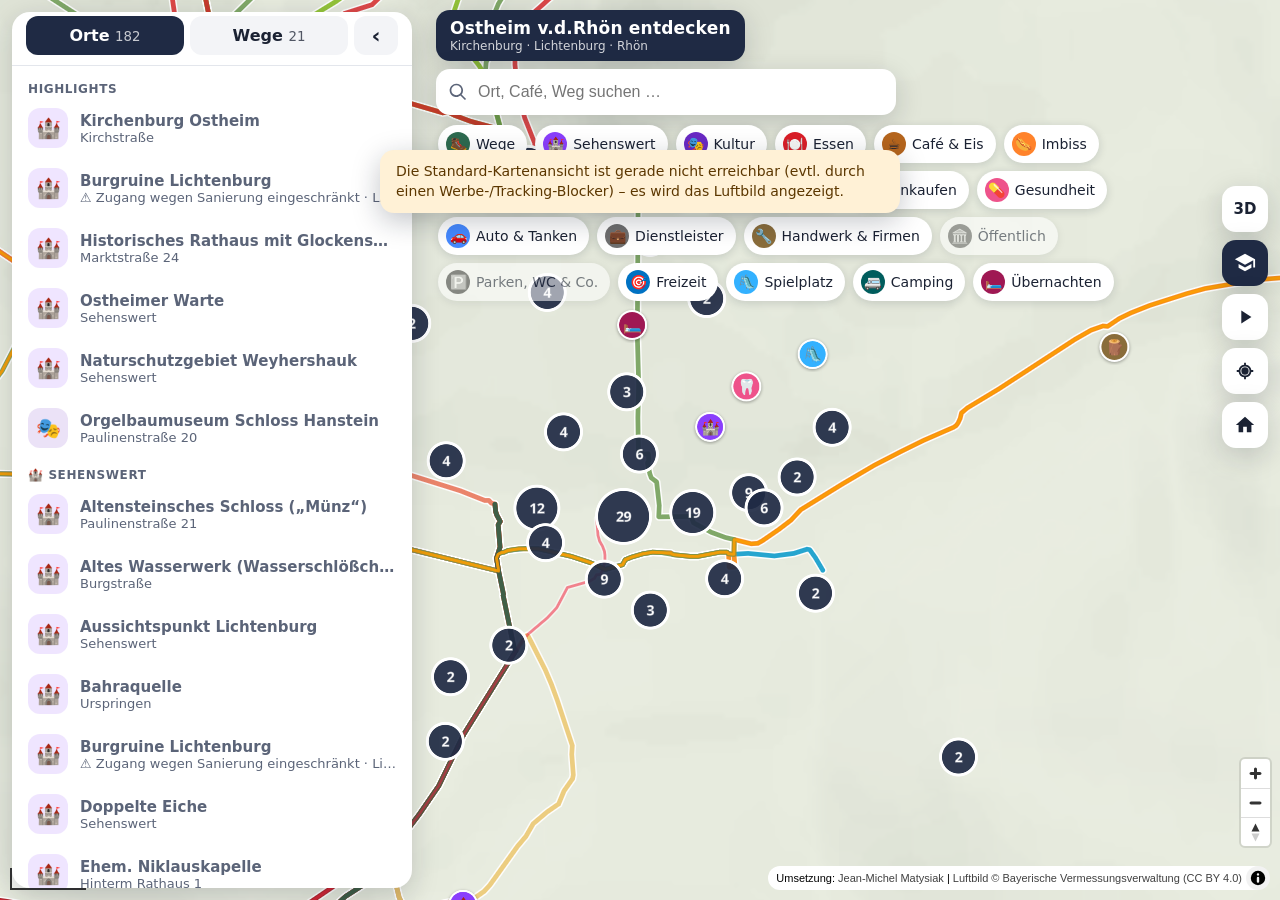
==== commit d65d7390: "Liste am PC einklappbar, Filter mehrzeilig, mehr Kategorien beim Start sichtbar Co-Authored-By: Clau" ====
--- a/index.html
+++ b/index.html
@@ -49,9 +49,12 @@
     <div class="sheet-tabs" role="tablist">
       <button role="tab" id="tab-orte" aria-selected="true">Orte <small id="anz-orte"></small></button>
       <button role="tab" id="tab-wege" aria-selected="false">Wege <small id="anz-wege"></small></button>
+      <button class="liste-zu-btn" id="liste-zu" aria-label="Liste einklappen" title="Liste einklappen">‹</button>
     </div>
     <div class="sheet-body" id="sheet-body"></div>
   </aside>
+
+  <button class="liste-auf-btn" id="liste-auf" aria-label="Liste ausklappen" title="Liste ausklappen">☰ Liste</button>
 
   <div class="tour-banner" id="tour-banner" hidden>
     <span id="tour-text">Rundflug</span>
--- a/style.css
+++ b/style.css
@@ -105,10 +105,24 @@
     border-radius: var(--radius); transform: none !important;
   }
   .sheet-handle { display: none; }
-  .topbar { left: 424px; }
-  .chips { margin: 0; padding-left: 2px; }
+  .sheet { transition: transform .3s cubic-bezier(.2,.8,.2,1); }
+  .topbar { left: 424px; transition: left .3s; }
+  /* Filter am PC in mehreren Reihen statt abgeschnitten; rechts Platz für die Werkzeugleiste */
+  .chips { margin: 0; padding: 2px 2px 8px; flex-wrap: wrap; overflow: visible; max-width: calc(100vw - 424px - 84px); }
   .tools { top: 186px; }
-}
+  /* Liste einklappbar */
+  .sheet-tabs .liste-zu-btn { display: grid; place-items: center; flex: 0 0 44px; font-size: 22px; padding: 0; }
+  .liste-auf-btn { display: none; }
+  body.liste-zu .sheet { transform: translateX(calc(-100% - 24px)) !important; }
+  body.liste-zu .topbar { left: 140px; }
+  body.liste-zu .chips { max-width: calc(100vw - 140px - 84px); }
+  body.liste-zu .liste-auf-btn {
+    display: block; position: fixed; top: 12px; left: 12px; z-index: 6; border: 0; border-radius: 14px;
+    background: var(--accent); color: #fff; font-weight: 700; padding: 12px 16px; box-shadow: var(--shadow);
+  }
+}
+.liste-zu-btn { display: none; }
+@media (prefers-color-scheme: dark) { body.liste-zu .liste-auf-btn { color: #10141d; } }
 
 /* ---------- Listen ---------- */
 .list-section { padding: 10px 16px 2px; font-size: 12px; font-weight: 700; color: var(--ink-soft); text-transform: uppercase; letter-spacing: .6px; }
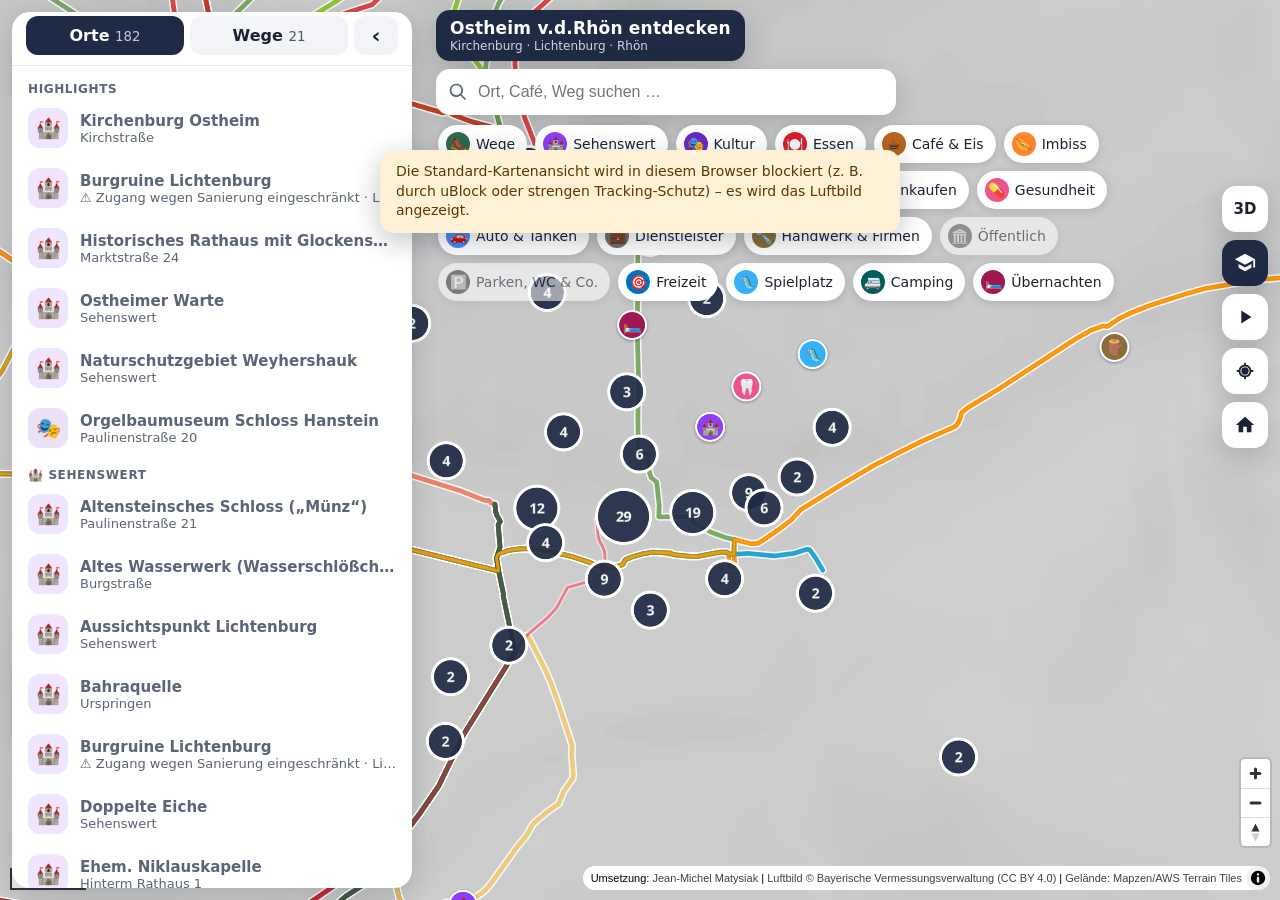
==== commit cb04c474: "Grundkarte lokal: OpenStreetMap-Ausschnitt als PMTiles (Protomaps) Keine Anfragen mehr an fremde Kar" ====
--- a/index.html
+++ b/index.html
@@ -73,6 +73,8 @@
   </div>
 
   <script src="vendor/maplibre/maplibre-gl.js"></script>
+  <script src="vendor/pmtiles/pmtiles.js"></script>
+  <script src="vendor/protomaps/basemaps.js"></script>
   <script src="config.js"></script>
   <script src="app.js"></script>
 </body>
